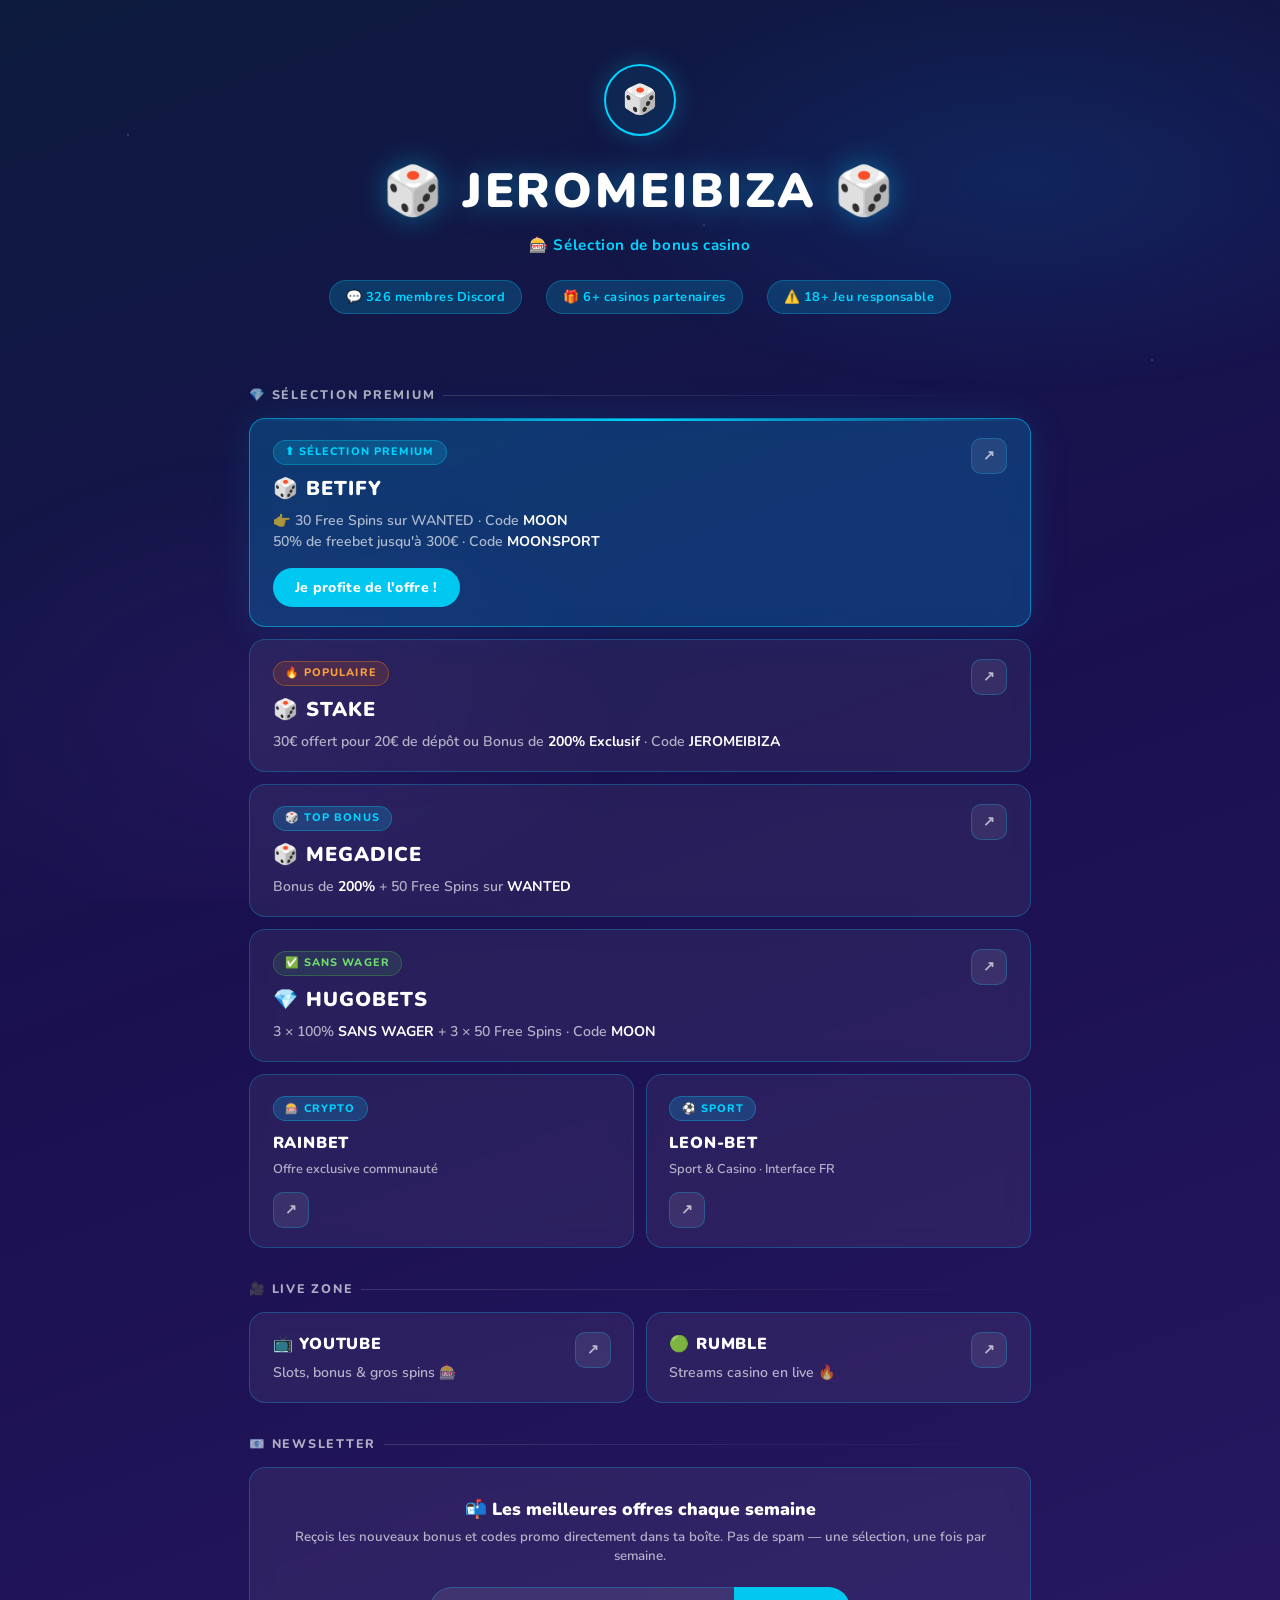
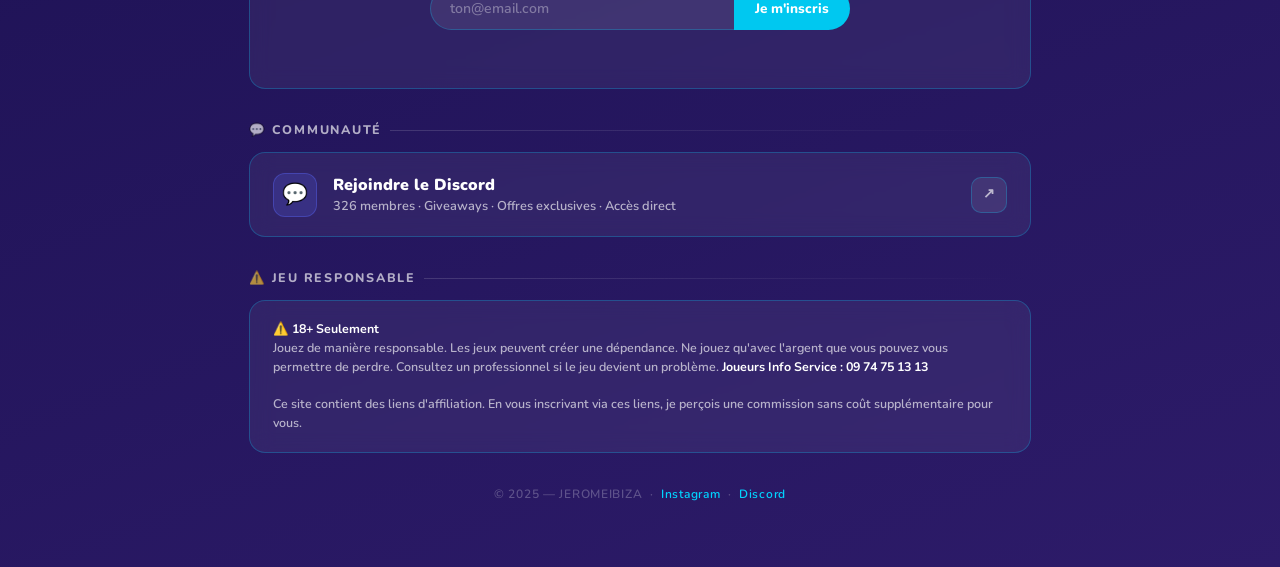
==== index.html @ 0ca3a03c "Add files via upload" ====
<!DOCTYPE html>
<html lang="fr">
<head>
<meta charset="UTF-8">
<meta name="viewport" content="width=device-width, initial-scale=1.0">
<meta name="description" content="JérômeIbiza — Bonus casino exclusifs, codes promo et communauté de joueurs. Sélection premium des meilleures offres du moment.">
<title>JEROMEIBIZA — Bonus & Offres Casino Exclusifs</title>
<link rel="preconnect" href="https://fonts.googleapis.com">
<link href="https://fonts.googleapis.com/css2?family=Nunito:wght@400;600;700;800;900&display=swap" rel="stylesheet">
<style>
  :root {
    --cyan: #00D4FF;
    --cyan2: #00AADD;
    --purple: #7B5EA7;
    --bg-top: #0D1B3E;
    --bg-mid: #1A1050;
    --bg-bot: #2D1B69;
    --card-bg: rgba(255,255,255,0.06);
    --card-border: rgba(0,212,255,0.25);
    --card-hover: rgba(255,255,255,0.1);
    --text: #FFFFFF;
    --text-muted: rgba(255,255,255,0.65);
    --btn-cyan: #00C8F0;
    --btn-cyan-hover: #00E5FF;
    --badge-bg: rgba(0,212,255,0.18);
    --premium-bg: rgba(0,180,255,0.22);
  }

  * { margin: 0; padding: 0; box-sizing: border-box; }
  html { scroll-behavior: smooth; }

  body {
    background: linear-gradient(160deg, var(--bg-top) 0%, var(--bg-mid) 40%, var(--bg-bot) 100%);
    min-height: 100vh;
    color: var(--text);
    font-family: 'Nunito', sans-serif;
    font-weight: 600;
    line-height: 1.5;
    overflow-x: hidden;
  }

  body::before {
    content: '';
    position: fixed;
    inset: 0;
    background-image:
      radial-gradient(1px 1px at 10% 15%, rgba(255,255,255,0.5) 0%, transparent 100%),
      radial-gradient(1px 1px at 30% 60%, rgba(255,255,255,0.3) 0%, transparent 100%),
      radial-gradient(1px 1px at 55% 25%, rgba(255,255,255,0.4) 0%, transparent 100%),
      radial-gradient(1px 1px at 75% 80%, rgba(255,255,255,0.3) 0%, transparent 100%),
      radial-gradient(1px 1px at 90% 40%, rgba(255,255,255,0.5) 0%, transparent 100%),
      radial-gradient(1.5px 1.5px at 20% 90%, rgba(255,255,255,0.25) 0%, transparent 100%),
      radial-gradient(1px 1px at 65% 55%, rgba(255,255,255,0.3) 0%, transparent 100%),
      radial-gradient(1px 1px at 45% 75%, rgba(255,255,255,0.2) 0%, transparent 100%);
    pointer-events: none;
    z-index: 0;
  }

  body::after {
    content: '';
    position: fixed;
    inset: 0;
    background:
      radial-gradient(ellipse 60% 40% at 80% 20%, rgba(0,150,255,0.12) 0%, transparent 60%),
      radial-gradient(ellipse 50% 50% at 20% 80%, rgba(120,60,200,0.1) 0%, transparent 60%);
    pointer-events: none;
    z-index: 0;
  }

  .wrap {
    position: relative;
    z-index: 1;
    max-width: 820px;
    margin: 0 auto;
    padding: 2rem 1.2rem 4rem;
  }

  .header {
    text-align: center;
    padding: 2rem 0 2.5rem;
    animation: fadeDown 0.7s ease both;
  }

  .header-icon {
    width: 72px;
    height: 72px;
    border: 2px solid var(--cyan);
    border-radius: 50%;
    display: flex;
    align-items: center;
    justify-content: center;
    margin: 0 auto 1.2rem;
    background: rgba(0,212,255,0.08);
    box-shadow: 0 0 24px rgba(0,212,255,0.25);
    font-size: 1.8rem;
  }

  .header h1 {
    font-size: clamp(2rem, 7vw, 3rem);
    font-weight: 900;
    letter-spacing: 0.06em;
    text-transform: uppercase;
    color: #fff;
    text-shadow: 0 0 30px rgba(0,212,255,0.4);
  }

  .header-sub {
    font-size: 0.95rem;
    color: var(--cyan);
    margin-top: 0.4rem;
    font-weight: 700;
    letter-spacing: 0.04em;
  }

  .stats-row {
    display: flex;
    justify-content: center;
    gap: 1.5rem;
    margin-top: 1.5rem;
    flex-wrap: wrap;
    animation: fadeDown 0.7s 0.1s ease both;
  }

  .stat-pill {
    background: var(--badge-bg);
    border: 1px solid var(--card-border);
    border-radius: 999px;
    padding: 0.4rem 1rem;
    font-size: 0.8rem;
    font-weight: 700;
    color: var(--cyan);
    letter-spacing: 0.04em;
  }

  .section-label {
    display: flex;
    align-items: center;
    gap: 0.5rem;
    font-size: 0.78rem;
    font-weight: 800;
    letter-spacing: 0.14em;
    text-transform: uppercase;
    color: var(--text-muted);
    margin: 2rem 0 0.8rem;
  }

  .section-label::after {
    content: '';
    flex: 1;
    height: 1px;
    background: linear-gradient(90deg, rgba(255,255,255,0.15), transparent);
  }

  .card {
    background: var(--card-bg);
    border: 1px solid var(--card-border);
    border-radius: 16px;
    padding: 1.2rem 1.4rem;
    margin-bottom: 0.75rem;
    backdrop-filter: blur(10px);
    transition: background 0.2s, transform 0.15s, box-shadow 0.2s;
    position: relative;
    overflow: hidden;
    animation: fadeUp 0.5s ease both;
  }

  .card:hover {
    background: var(--card-hover);
    transform: translateY(-2px);
    box-shadow: 0 8px 32px rgba(0,0,0,0.3), 0 0 0 1px rgba(0,212,255,0.3);
  }

  .card.premium {
    background: var(--premium-bg);
    border-color: rgba(0,212,255,0.5);
    box-shadow: 0 0 40px rgba(0,180,255,0.12);
  }

  .card.premium::before {
    content: '';
    position: absolute;
    top: 0; left: 0; right: 0;
    height: 2px;
    background: linear-gradient(90deg, transparent, var(--cyan), transparent);
  }

  .card-top {
    display: flex;
    align-items: flex-start;
    justify-content: space-between;
    gap: 1rem;
  }

  .card-left { flex: 1; }

  .badge {
    display: inline-flex;
    align-items: center;
    gap: 0.3rem;
    background: var(--badge-bg);
    border: 1px solid rgba(0,212,255,0.3);
    border-radius: 999px;
    padding: 0.2rem 0.7rem;
    font-size: 0.68rem;
    font-weight: 800;
    letter-spacing: 0.1em;
    text-transform: uppercase;
    color: var(--cyan);
    margin-bottom: 0.6rem;
  }

  .badge.hot { background: rgba(255,100,0,0.15); border-color: rgba(255,140,0,0.35); color: #FFA040; }
  .badge.nowager { background: rgba(80,200,80,0.12); border-color: rgba(80,200,80,0.3); color: #70DD70; }

  .card-name {
    font-size: 1.25rem;
    font-weight: 900;
    text-transform: uppercase;
    letter-spacing: 0.05em;
    color: #fff;
    display: flex;
    align-items: center;
    gap: 0.4rem;
  }

  .card-desc {
    font-size: 0.88rem;
    color: var(--text-muted);
    margin-top: 0.35rem;
    font-weight: 600;
  }

  .card-desc strong { color: #fff; }

  .ext-btn {
    width: 36px;
    height: 36px;
    border: 1px solid var(--card-border);
    border-radius: 10px;
    background: rgba(255,255,255,0.08);
    display: flex;
    align-items: center;
    justify-content: center;
    color: var(--text-muted);
    text-decoration: none;
    font-size: 0.85rem;
    flex-shrink: 0;
    transition: background 0.2s, color 0.2s, border-color 0.2s;
  }

  .ext-btn:hover { background: var(--cyan); color: #000; border-color: var(--cyan); }

  .btn-cta {
    display: inline-block;
    margin-top: 1rem;
    background: var(--btn-cyan);
    color: #fff;
    border: none;
    border-radius: 999px;
    padding: 0.55rem 1.4rem;
    font-family: 'Nunito', sans-serif;
    font-size: 0.88rem;
    font-weight: 800;
    text-decoration: none;
    cursor: pointer;
    transition: background 0.2s, transform 0.15s;
    letter-spacing: 0.02em;
  }

  .btn-cta:hover { background: var(--btn-cyan-hover); transform: translateY(-1px); }

  .grid2 {
    display: grid;
    grid-template-columns: 1fr 1fr;
    gap: 0.75rem;
    margin-bottom: 0.75rem;
  }

  @media (max-width: 480px) { .grid2 { grid-template-columns: 1fr; } }

  .discord-card {
    display: flex;
    align-items: center;
    gap: 1rem;
  }

  .discord-icon {
    width: 44px; height: 44px;
    background: rgba(88,101,242,0.2);
    border: 1px solid rgba(88,101,242,0.4);
    border-radius: 12px;
    display: flex; align-items: center; justify-content: center;
    font-size: 1.3rem; flex-shrink: 0;
  }

  .discord-text .title { font-size: 1rem; font-weight: 900; color: #fff; }
  .discord-text .sub { font-size: 0.8rem; color: var(--text-muted); font-weight: 600; }

  .newsletter-card {
    text-align: center;
    padding: 1.8rem 1.4rem;
  }

  .newsletter-card h3 {
    font-size: 1.1rem;
    font-weight: 900;
    color: #fff;
    margin-bottom: 0.3rem;
  }

  .newsletter-card p {
    font-size: 0.83rem;
    color: var(--text-muted);
    margin-bottom: 1.2rem;
  }

  .email-row {
    display: flex;
    gap: 0;
    max-width: 420px;
    margin: 0 auto;
  }

  .email-input {
    flex: 1;
    background: rgba(255,255,255,0.08);
    border: 1px solid var(--card-border);
    border-right: none;
    border-radius: 999px 0 0 999px;
    color: #fff;
    padding: 0.7rem 1.2rem;
    font-family: 'Nunito', sans-serif;
    font-size: 0.88rem;
    font-weight: 600;
    outline: none;
  }

  .email-input::placeholder { color: rgba(255,255,255,0.35); }
  .email-input:focus { border-color: var(--cyan); }

  .email-submit {
    background: var(--btn-cyan);
    color: #fff;
    border: none;
    border-radius: 0 999px 999px 0;
    padding: 0.7rem 1.3rem;
    font-family: 'Nunito', sans-serif;
    font-size: 0.85rem;
    font-weight: 800;
    cursor: pointer;
    transition: background 0.2s;
    white-space: nowrap;
  }

  .email-submit:hover { background: var(--btn-cyan-hover); }

  .legal-card { font-size: 0.78rem; color: var(--text-muted); font-weight: 600; }
  .legal-card strong { color: #fff; }

  .footer {
    text-align: center;
    margin-top: 2rem;
    font-size: 0.75rem;
    color: rgba(255,255,255,0.25);
    font-weight: 600;
    letter-spacing: 0.06em;
  }

  .footer a { color: var(--cyan); text-decoration: none; }

  @keyframes fadeDown {
    from { opacity: 0; transform: translateY(-16px); }
    to { opacity: 1; transform: translateY(0); }
  }

  @keyframes fadeUp {
    from { opacity: 0; transform: translateY(16px); }
    to { opacity: 1; transform: translateY(0); }
  }

  .card:nth-child(1) { animation-delay: 0.05s; }
  .card:nth-child(2) { animation-delay: 0.1s; }
  .card:nth-child(3) { animation-delay: 0.15s; }
  .card:nth-child(4) { animation-delay: 0.2s; }
  .card:nth-child(5) { animation-delay: 0.25s; }
</style>
</head>
<body>
<div class="wrap">

  <!-- HEADER -->
  <div class="header">
    <div class="header-icon">🎲</div>
    <h1>🎲 JEROMEIBIZA 🎲</h1>
    <div class="header-sub">🎰 Sélection de bonus casino</div>
    <div class="stats-row">
      <span class="stat-pill">💬 326 membres Discord</span>
      <span class="stat-pill">🎁 6+ casinos partenaires</span>
      <span class="stat-pill">⚠️ 18+ Jeu responsable</span>
    </div>
  </div>

  <!-- OFFRES -->
  <div class="section-label">💎 Sélection premium</div>

  <!-- BETIFY - PREMIUM -->
  <div class="card premium">
    <div class="card-top">
      <div class="card-left">
        <div class="badge">⬆ Sélection Premium</div>
        <div class="card-name">🎲 BETIFY</div>
        <div class="card-desc">👉 30 Free Spins sur WANTED · Code <strong>MOON</strong><br>50% de freebet jusqu'à 300€ · Code <strong>MOONSPORT</strong></div>
        <a href="https://record.betify.partners/_3zudlUxeY0vqaEn2LeVpkWNd7ZgqdRLk/10/" class="btn-cta" target="_blank">Je profite de l'offre !</a>
      </div>
      <a href="https://record.betify.partners/_3zudlUxeY0vqaEn2LeVpkWNd7ZgqdRLk/10/" class="ext-btn" target="_blank">↗</a>
    </div>
  </div>

  <!-- STAKE -->
  <div class="card">
    <div class="card-top">
      <div class="card-left">
        <div class="badge hot">🔥 Populaire</div>
        <div class="card-name">🎲 STAKE</div>
        <div class="card-desc">30€ offert pour 20€ de dépôt ou Bonus de <strong>200% Exclusif</strong> · Code <strong>JEROMEIBIZA</strong></div>
      </div>
      <a href="https://discord.gg/DPXxEEev4" class="ext-btn" target="_blank">↗</a>
    </div>
  </div>

  <!-- MEGADICE -->
  <div class="card">
    <div class="card-top">
      <div class="card-left">
        <div class="badge">🎲 Top Bonus</div>
        <div class="card-name">🎲 MEGADICE</div>
        <div class="card-desc">Bonus de <strong>200%</strong> + 50 Free Spins sur <strong>WANTED</strong></div>
      </div>
      <a href="https://record.discasinoaffiliates.com/_au23hP5uLuZmcN_rcTxTOGNd7ZgqdRLk/1/" class="ext-btn" target="_blank">↗</a>
    </div>
  </div>

  <!-- HUGOBETS -->
  <div class="card">
    <div class="card-top">
      <div class="card-left">
        <div class="badge nowager">✅ Sans Wager</div>
        <div class="card-name">💎 HUGOBETS</div>
        <div class="card-desc">3 × 100% <strong>SANS WAGER</strong> + 3 × 50 Free Spins · Code <strong>MOON</strong></div>
      </div>
      <a href="https://partners.hbetpartners.com/geo/3/f44f3756-c085-11f0-9226-f6136488bd8f/2" class="ext-btn" target="_blank">↗</a>
    </div>
  </div>

  <!-- RAINBET + LEON -->
  <div class="grid2">
    <div class="card" style="margin-bottom:0">
      <div class="badge">🎰 Crypto</div>
      <div class="card-name" style="font-size:1rem">RAINBET</div>
      <div class="card-desc" style="font-size:0.8rem">Offre exclusive communauté</div>
      <a href="https://discord.gg/DPXxEEev4" class="ext-btn" style="margin-top:0.8rem" target="_blank">↗</a>
    </div>
    <div class="card" style="margin-bottom:0">
      <div class="badge">⚽ Sport</div>
      <div class="card-name" style="font-size:1rem">LEON-BET</div>
      <div class="card-desc" style="font-size:0.8rem">Sport & Casino · Interface FR</div>
      <a href="https://discord.gg/DPXxEEev4" class="ext-btn" style="margin-top:0.8rem" target="_blank">↗</a>
    </div>
  </div>

  <!-- LIVE ZONE -->
  <div class="section-label">🎥 Live Zone</div>

  <div class="grid2">
    <a href="https://www.youtube.com/@jeromeibizalive" class="card" style="margin-bottom:0; text-decoration:none; color:inherit; display:block;" target="_blank">
      <div class="card-top">
        <div class="card-left">
          <div class="card-name" style="font-size:1rem">📺 YouTube</div>
          <div class="card-desc">Slots, bonus & gros spins 🎰</div>
        </div>
        <div class="ext-btn">↗</div>
      </div>
    </a>
    <a href="https://rumble.com" class="card" style="margin-bottom:0; text-decoration:none; color:inherit; display:block;" target="_blank">
      <div class="card-top">
        <div class="card-left">
          <div class="card-name" style="font-size:1rem">🟢 Rumble</div>
          <div class="card-desc">Streams casino en live 🔥</div>
        </div>
        <div class="ext-btn">↗</div>
      </div>
    </a>
  </div>

  <!-- NEWSLETTER -->
  <div class="section-label">📧 Newsletter</div>
  <div class="card newsletter-card">
    <h3>📬 Les meilleures offres chaque semaine</h3>
    <p>Reçois les nouveaux bonus et codes promo directement dans ta boîte. Pas de spam — une sélection, une fois par semaine.</p>
    <div class="email-row">
      <input type="email" class="email-input" placeholder="ton@email.com" id="emailInput" />
      <button class="email-submit" id="emailBtn" onclick="handleSubscribe()">Je m'inscris</button>
    </div>
    <div id="emailMsg" style="margin-top:0.8rem;font-size:0.85rem;min-height:1.2em;"></div>
  </div>

  <!-- DISCORD -->
  <div class="section-label">💬 Communauté</div>
  <a href="https://discord.gg/DPXxEEev4" class="card" style="text-decoration:none;display:block;" target="_blank">
    <div class="discord-card">
      <div class="discord-icon">💬</div>
      <div class="discord-text">
        <div class="title">Rejoindre le Discord</div>
        <div class="sub">326 membres · Giveaways · Offres exclusives · Accès direct</div>
      </div>
      <div class="ext-btn" style="margin-left:auto">↗</div>
    </div>
  </a>

  <!-- LEGAL -->
  <div class="section-label">⚠️ Jeu responsable</div>
  <div class="card legal-card">
    <strong>⚠️ 18+ Seulement</strong><br>
    Jouez de manière responsable. Les jeux peuvent créer une dépendance. Ne jouez qu'avec l'argent que vous pouvez vous permettre de perdre. Consultez un professionnel si le jeu devient un problème. <strong>Joueurs Info Service : 09 74 75 13 13</strong><br><br>
    Ce site contient des liens d'affiliation. En vous inscrivant via ces liens, je perçois une commission sans coût supplémentaire pour vous.
  </div>

  <div class="footer">© 2025 — JEROMEIBIZA &nbsp;·&nbsp; <a href="https://www.instagram.com/jeromeibizaslots/" target="_blank">Instagram</a> &nbsp;·&nbsp; <a href="https://discord.gg/DPXxEEev4" target="_blank">Discord</a></div>

</div>

<script>
async function handleSubscribe() {
  const input = document.getElementById('emailInput');
  const btn = document.getElementById('emailBtn');
  const msg = document.getElementById('emailMsg');
  const email = input.value.trim();

  if (!email || !email.includes('@')) {
    input.style.borderColor = '#FF5050';
    setTimeout(() => input.style.borderColor = '', 1500);
    return;
  }

  btn.textContent = '...';
  btn.disabled = true;

  const formData = new FormData();
  formData.append('email', email);
  formData.append('name', '');
  formData.append('l', 'b7282243-4683-4eaf-8eab-2c8e0514a4bb');
  formData.append('nonce', '');

  try {
    const res = await fetch('https://listmonk-ytei.onrender.com/subscription/form', {
      method: 'POST',
      body: formData
    });

    if (res.ok) {
      btn.textContent = '✓ Inscrit !';
      btn.style.background = '#3aaa5c';
      msg.style.color = '#70DD70';
      msg.textContent = '📬 Vérifie ta boîte mail pour confirmer ton inscription !';
      input.value = '';
      setTimeout(() => {
        btn.textContent = "Je m'inscris";
        btn.style.background = '';
        btn.disabled = false;
        msg.textContent = '';
      }, 5000);
    } else {
      throw new Error('Erreur serveur');
    }
  } catch(e) {
    btn.textContent = "Je m'inscris";
    btn.disabled = false;
    msg.style.color = '#FF7070';
    msg.textContent = '❌ Une erreur est survenue, réessaie.';
  }
}

document.getElementById('emailInput').addEventListener('keydown', e => {
  if (e.key === 'Enter') handleSubscribe();
});
</script>
</body>
</html>
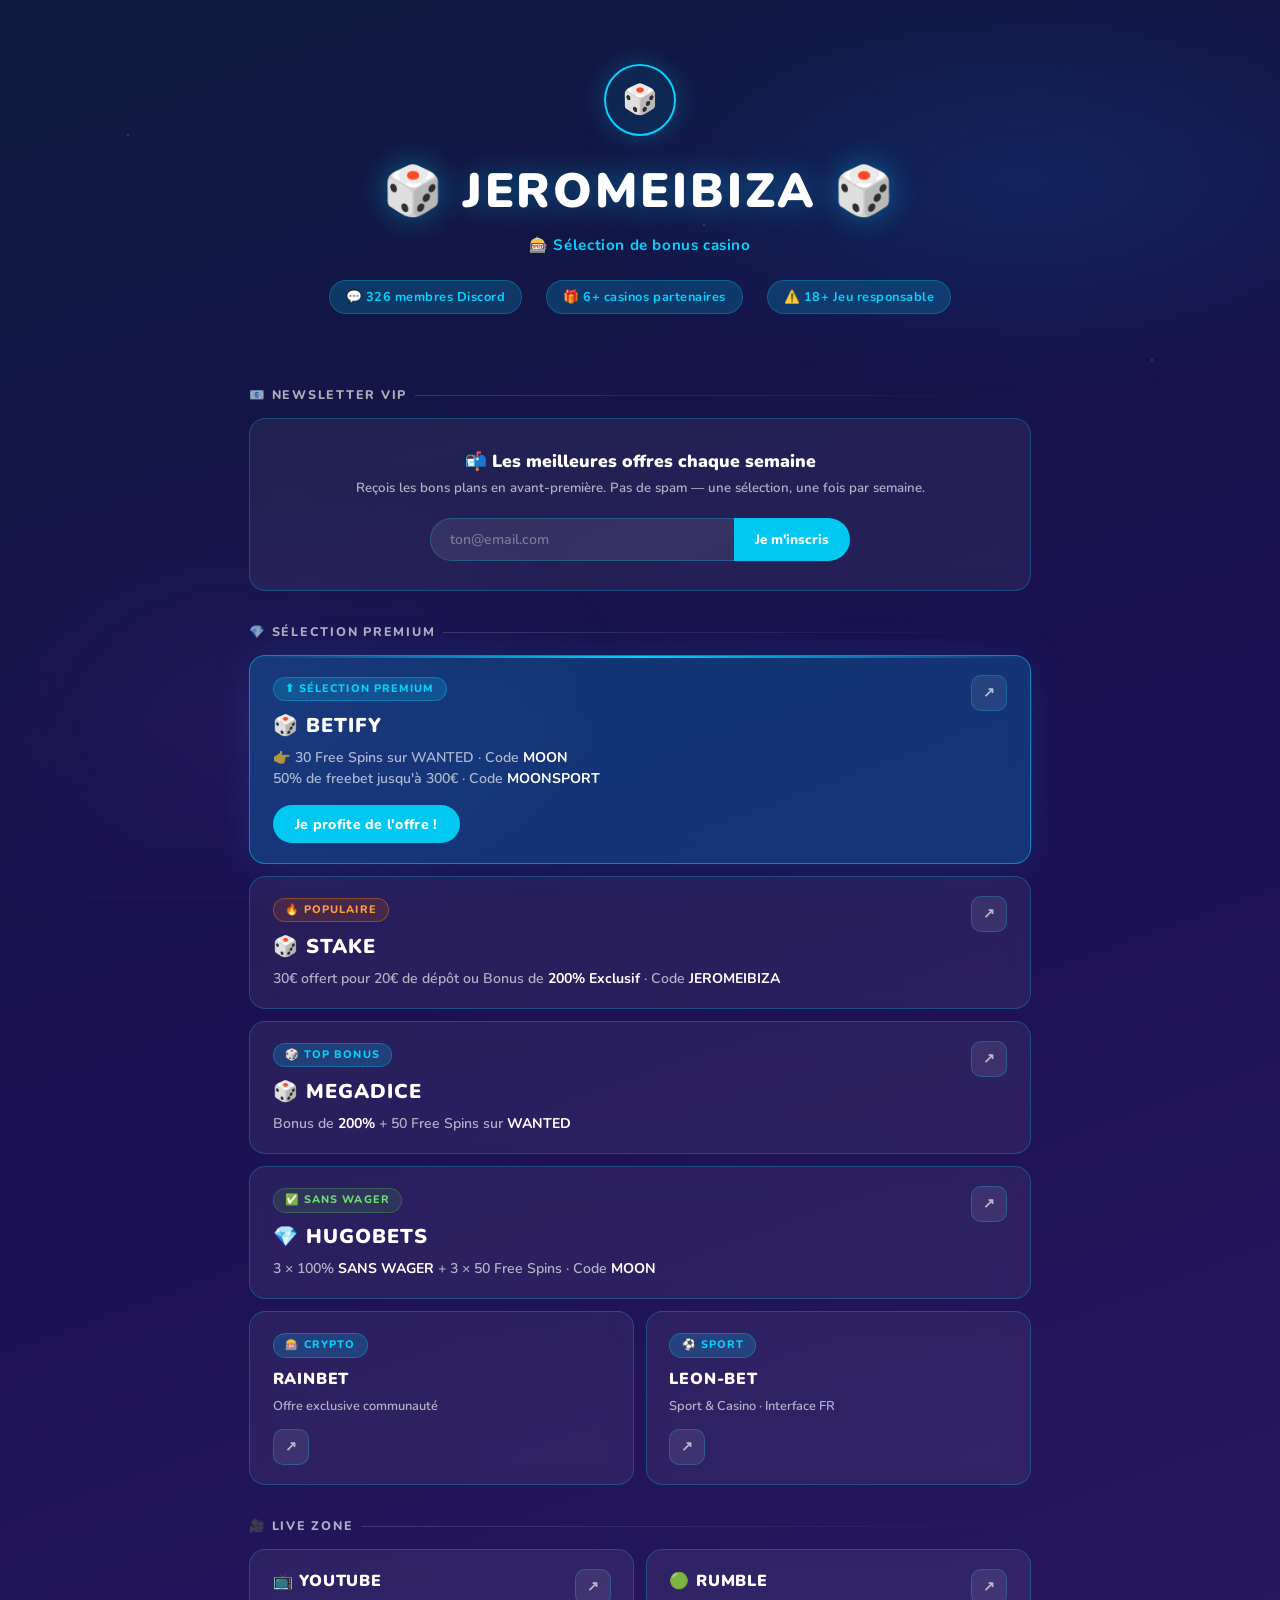
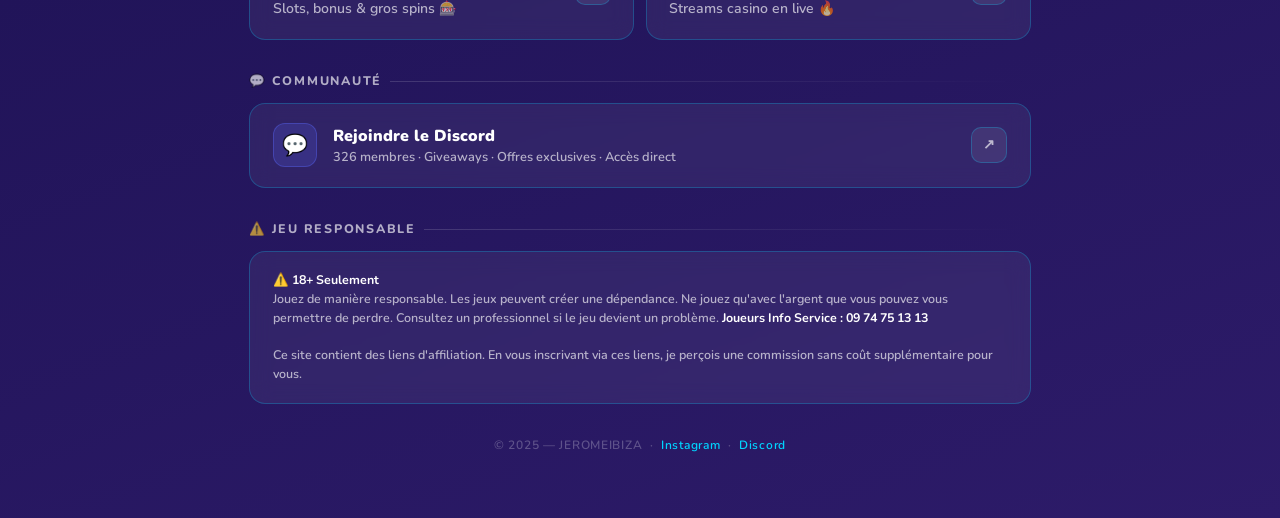
==== commit 60527bd5: "Add files via upload" ====
--- a/index.html
+++ b/index.html
@@ -82,13 +82,10 @@
   }
 
   .header-icon {
-    width: 72px;
-    height: 72px;
+    width: 72px; height: 72px;
     border: 2px solid var(--cyan);
     border-radius: 50%;
-    display: flex;
-    align-items: center;
-    justify-content: center;
+    display: flex; align-items: center; justify-content: center;
     margin: 0 auto 1.2rem;
     background: rgba(0,212,255,0.08);
     box-shadow: 0 0 24px rgba(0,212,255,0.25);
@@ -233,14 +230,11 @@
   .card-desc strong { color: #fff; }
 
   .ext-btn {
-    width: 36px;
-    height: 36px;
+    width: 36px; height: 36px;
     border: 1px solid var(--card-border);
     border-radius: 10px;
     background: rgba(255,255,255,0.08);
-    display: flex;
-    align-items: center;
-    justify-content: center;
+    display: flex; align-items: center; justify-content: center;
     color: var(--text-muted);
     text-decoration: none;
     font-size: 0.85rem;
@@ -296,6 +290,7 @@
   .discord-text .title { font-size: 1rem; font-weight: 900; color: #fff; }
   .discord-text .sub { font-size: 0.8rem; color: var(--text-muted); font-weight: 600; }
 
+  /* NEWSLETTER */
   .newsletter-card {
     text-align: center;
     padding: 1.8rem 1.4rem;
@@ -400,6 +395,17 @@
     </div>
   </div>
 
+  <!-- NEWSLETTER -->
+  <div class="section-label">📧 Newsletter VIP</div>
+  <div class="card newsletter-card">
+    <h3>📬 Les meilleures offres chaque semaine</h3>
+    <p>Reçois les bons plans en avant-première. Pas de spam — une sélection, une fois par semaine.</p>
+    <div class="email-row">
+      <input type="email" class="email-input" placeholder="ton@email.com" id="emailInput" />
+      <button class="email-submit" id="emailBtn" onclick="goSubscribe()">Je m'inscris</button>
+    </div>
+  </div>
+
   <!-- OFFRES -->
   <div class="section-label">💎 Sélection premium</div>
 
@@ -492,18 +498,6 @@
     </a>
   </div>
 
-  <!-- NEWSLETTER -->
-  <div class="section-label">📧 Newsletter</div>
-  <div class="card newsletter-card">
-    <h3>📬 Les meilleures offres chaque semaine</h3>
-    <p>Reçois les nouveaux bonus et codes promo directement dans ta boîte. Pas de spam — une sélection, une fois par semaine.</p>
-    <div class="email-row">
-      <input type="email" class="email-input" placeholder="ton@email.com" id="emailInput" />
-      <button class="email-submit" id="emailBtn" onclick="handleSubscribe()">Je m'inscris</button>
-    </div>
-    <div id="emailMsg" style="margin-top:0.8rem;font-size:0.85rem;min-height:1.2em;"></div>
-  </div>
-
   <!-- DISCORD -->
   <div class="section-label">💬 Communauté</div>
   <a href="https://discord.gg/DPXxEEev4" class="card" style="text-decoration:none;display:block;" target="_blank">
@@ -530,58 +524,19 @@
 </div>
 
 <script>
-async function handleSubscribe() {
+function goSubscribe() {
   const input = document.getElementById('emailInput');
-  const btn = document.getElementById('emailBtn');
-  const msg = document.getElementById('emailMsg');
   const email = input.value.trim();
-
   if (!email || !email.includes('@')) {
     input.style.borderColor = '#FF5050';
     setTimeout(() => input.style.borderColor = '', 1500);
     return;
   }
-
-  btn.textContent = '...';
-  btn.disabled = true;
-
-  const formData = new FormData();
-  formData.append('email', email);
-  formData.append('name', '');
-  formData.append('l', 'b7282243-4683-4eaf-8eab-2c8e0514a4bb');
-  formData.append('nonce', '');
-
-  try {
-    const res = await fetch('https://listmonk-ytei.onrender.com/subscription/form', {
-      method: 'POST',
-      body: formData
-    });
-
-    if (res.ok) {
-      btn.textContent = '✓ Inscrit !';
-      btn.style.background = '#3aaa5c';
-      msg.style.color = '#70DD70';
-      msg.textContent = '📬 Vérifie ta boîte mail pour confirmer ton inscription !';
-      input.value = '';
-      setTimeout(() => {
-        btn.textContent = "Je m'inscris";
-        btn.style.background = '';
-        btn.disabled = false;
-        msg.textContent = '';
-      }, 5000);
-    } else {
-      throw new Error('Erreur serveur');
-    }
-  } catch(e) {
-    btn.textContent = "Je m'inscris";
-    btn.disabled = false;
-    msg.style.color = '#FF7070';
-    msg.textContent = '❌ Une erreur est survenue, réessaie.';
-  }
+  window.location.href = 'https://listmonk-ytei.onrender.com/subscription/form?email=' + encodeURIComponent(email);
 }
 
 document.getElementById('emailInput').addEventListener('keydown', e => {
-  if (e.key === 'Enter') handleSubscribe();
+  if (e.key === 'Enter') goSubscribe();
 });
 </script>
 </body>
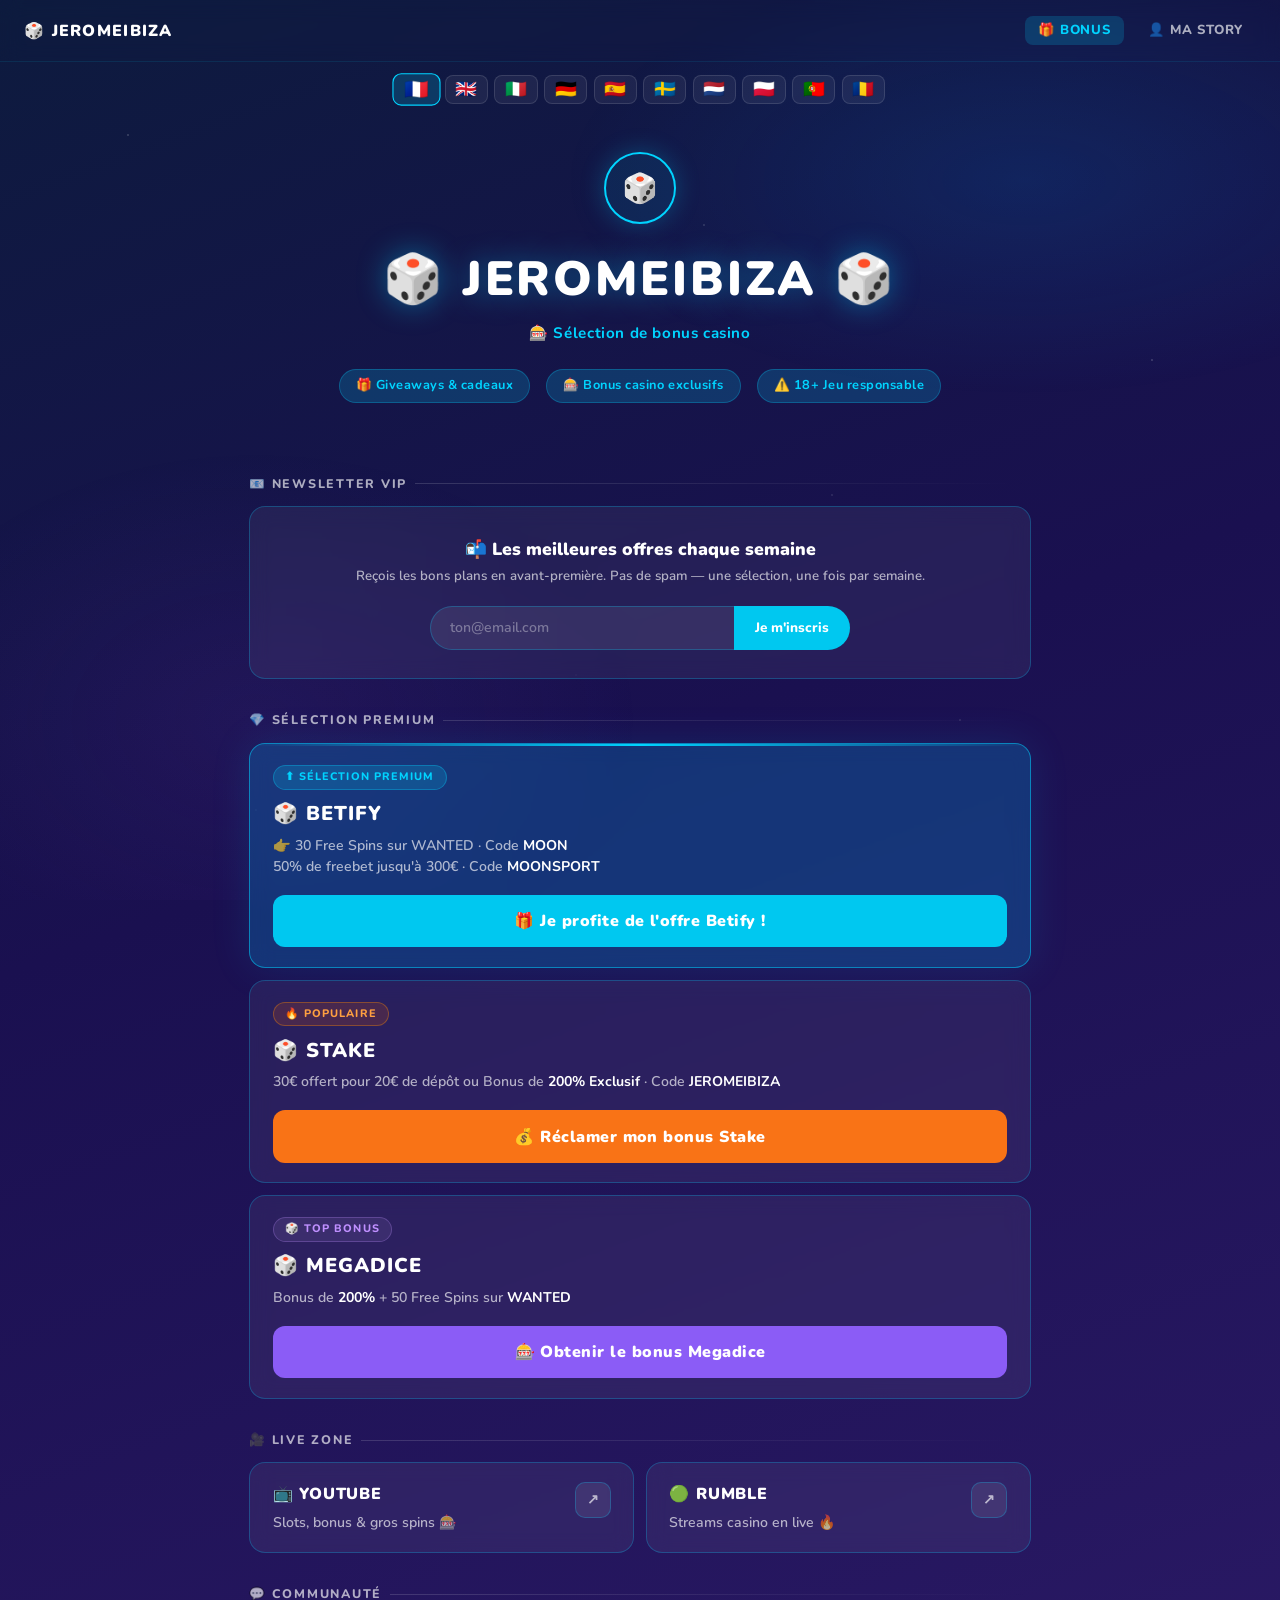
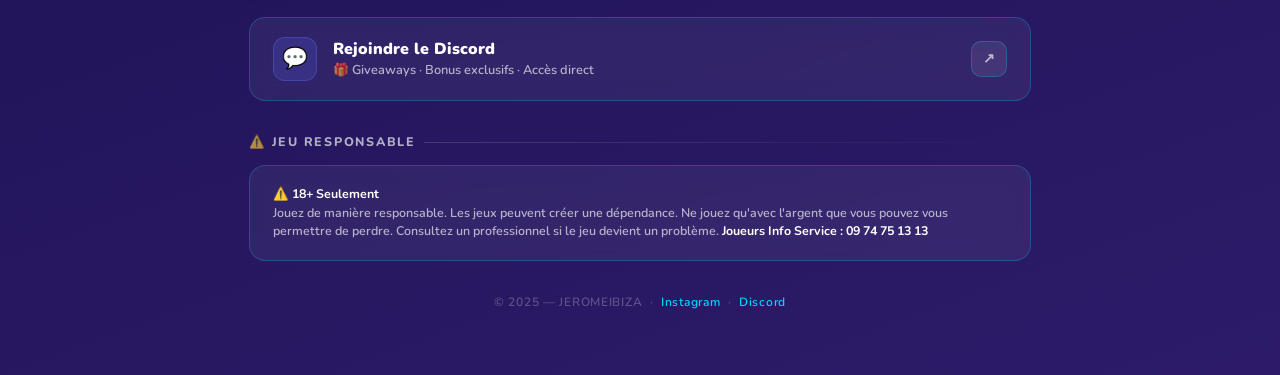
==== commit 017e9a59: "Add files via upload" ====
--- a/index.html
+++ b/index.html
@@ -3,7 +3,7 @@
 <head>
 <meta charset="UTF-8">
 <meta name="viewport" content="width=device-width, initial-scale=1.0">
-<meta name="description" content="JérômeIbiza — Bonus casino exclusifs, codes promo et communauté de joueurs. Sélection premium des meilleures offres du moment.">
+<meta name="description" content="JérômeIbiza — Bonus casino exclusifs, codes promo et communauté de joueurs.">
 <title>JEROMEIBIZA — Bonus & Offres Casino Exclusifs</title>
 <link rel="preconnect" href="https://fonts.googleapis.com">
 <link href="https://fonts.googleapis.com/css2?family=Nunito:wght@400;600;700;800;900&display=swap" rel="stylesheet">
@@ -67,17 +67,42 @@
     z-index: 0;
   }
 
+  /* LANG SWITCHER */
+  .lang-bar {
+    position: relative;
+    z-index: 10;
+    display: flex;
+    justify-content: center;
+    flex-wrap: wrap;
+    gap: 0.4rem;
+    padding: 0.8rem 1.2rem 0;
+  }
+
+  .lang-btn {
+    background: rgba(255,255,255,0.06);
+    border: 1px solid rgba(255,255,255,0.12);
+    border-radius: 8px;
+    padding: 0.3rem 0.6rem;
+    font-size: 1.1rem;
+    cursor: pointer;
+    transition: background 0.2s, border-color 0.2s, transform 0.1s;
+    line-height: 1;
+  }
+
+  .lang-btn:hover { background: rgba(255,255,255,0.14); border-color: var(--cyan); }
+  .lang-btn.active { background: rgba(0,212,255,0.18); border-color: var(--cyan); transform: scale(1.12); }
+
   .wrap {
     position: relative;
     z-index: 1;
     max-width: 820px;
     margin: 0 auto;
-    padding: 2rem 1.2rem 4rem;
+    padding: 1.5rem 1.2rem 4rem;
   }
 
   .header {
     text-align: center;
-    padding: 2rem 0 2.5rem;
+    padding: 1.5rem 0 2.5rem;
     animation: fadeDown 0.7s ease both;
   }
 
@@ -112,7 +137,7 @@
   .stats-row {
     display: flex;
     justify-content: center;
-    gap: 1.5rem;
+    gap: 1rem;
     margin-top: 1.5rem;
     flex-wrap: wrap;
     animation: fadeDown 0.7s 0.1s ease both;
@@ -208,6 +233,7 @@
 
   .badge.hot { background: rgba(255,100,0,0.15); border-color: rgba(255,140,0,0.35); color: #FFA040; }
   .badge.nowager { background: rgba(80,200,80,0.12); border-color: rgba(80,200,80,0.3); color: #70DD70; }
+  .badge.purple { background: rgba(123,94,167,0.2); border-color: rgba(160,120,220,0.35); color: #C090FF; }
 
   .card-name {
     font-size: 1.25rem;
@@ -245,23 +271,35 @@
   .ext-btn:hover { background: var(--cyan); color: #000; border-color: var(--cyan); }
 
   .btn-cta {
-    display: inline-block;
-    margin-top: 1rem;
+    display: block;
+    width: 100%;
+    margin-top: 1.1rem;
     background: var(--btn-cyan);
     color: #fff;
     border: none;
-    border-radius: 999px;
-    padding: 0.55rem 1.4rem;
+    border-radius: 12px;
+    padding: 0.9rem 1.4rem;
     font-family: 'Nunito', sans-serif;
-    font-size: 0.88rem;
-    font-weight: 800;
+    font-size: 1rem;
+    font-weight: 900;
     text-decoration: none;
     cursor: pointer;
-    transition: background 0.2s, transform 0.15s;
-    letter-spacing: 0.02em;
-  }
-
-  .btn-cta:hover { background: var(--btn-cyan-hover); transform: translateY(-1px); }
+    transition: background 0.2s, transform 0.15s, box-shadow 0.2s;
+    letter-spacing: 0.03em;
+    text-align: center;
+  }
+
+  .btn-cta:hover {
+    background: var(--btn-cyan-hover);
+    transform: translateY(-2px);
+    box-shadow: 0 6px 24px rgba(0,212,255,0.35);
+  }
+
+  .btn-cta:active { transform: translateY(0); }
+  .btn-cta.orange { background: #F97316; }
+  .btn-cta.orange:hover { background: #FB923C; box-shadow: 0 6px 24px rgba(249,115,22,0.35); }
+  .btn-cta.purple { background: #8B5CF6; }
+  .btn-cta.purple:hover { background: #A78BFA; box-shadow: 0 6px 24px rgba(139,92,246,0.35); }
 
   .grid2 {
     display: grid;
@@ -272,11 +310,7 @@
 
   @media (max-width: 480px) { .grid2 { grid-template-columns: 1fr; } }
 
-  .discord-card {
-    display: flex;
-    align-items: center;
-    gap: 1rem;
-  }
+  .discord-card { display: flex; align-items: center; gap: 1rem; }
 
   .discord-icon {
     width: 44px; height: 44px;
@@ -290,31 +324,11 @@
   .discord-text .title { font-size: 1rem; font-weight: 900; color: #fff; }
   .discord-text .sub { font-size: 0.8rem; color: var(--text-muted); font-weight: 600; }
 
-  /* NEWSLETTER */
-  .newsletter-card {
-    text-align: center;
-    padding: 1.8rem 1.4rem;
-  }
-
-  .newsletter-card h3 {
-    font-size: 1.1rem;
-    font-weight: 900;
-    color: #fff;
-    margin-bottom: 0.3rem;
-  }
-
-  .newsletter-card p {
-    font-size: 0.83rem;
-    color: var(--text-muted);
-    margin-bottom: 1.2rem;
-  }
-
-  .email-row {
-    display: flex;
-    gap: 0;
-    max-width: 420px;
-    margin: 0 auto;
-  }
+  .newsletter-card { text-align: center; padding: 1.8rem 1.4rem; }
+  .newsletter-card h3 { font-size: 1.1rem; font-weight: 900; color: #fff; margin-bottom: 0.3rem; }
+  .newsletter-card p { font-size: 0.83rem; color: var(--text-muted); margin-bottom: 1.2rem; }
+
+  .email-row { display: flex; gap: 0; max-width: 420px; margin: 0 auto; }
 
   .email-input {
     flex: 1;
@@ -377,121 +391,110 @@
   .card:nth-child(2) { animation-delay: 0.1s; }
   .card:nth-child(3) { animation-delay: 0.15s; }
   .card:nth-child(4) { animation-delay: 0.2s; }
-  .card:nth-child(5) { animation-delay: 0.25s; }
 </style>
 </head>
 <body>
+
+<!-- NAV -->
+<nav style="position:relative;z-index:10;display:flex;align-items:center;justify-content:space-between;padding:1rem 1.5rem;border-bottom:1px solid rgba(0,212,255,0.1);backdrop-filter:blur(10px);">
+  <a href="index.html" style="font-size:1rem;font-weight:900;letter-spacing:0.08em;color:#fff;text-decoration:none;text-transform:uppercase;">🎲 JeromeIbiza</a>
+  <div style="display:flex;gap:0.75rem;">
+    <a href="index.html" style="font-size:0.82rem;font-weight:800;color:#00D4FF;background:rgba(0,212,255,0.18);padding:0.3rem 0.8rem;border-radius:8px;text-decoration:none;letter-spacing:0.06em;text-transform:uppercase;">🎁 Bonus</a>
+    <a href="about.html" style="font-size:0.82rem;font-weight:800;color:rgba(255,255,255,0.65);padding:0.3rem 0.8rem;border-radius:8px;text-decoration:none;letter-spacing:0.06em;text-transform:uppercase;">👤 Ma Story</a>
+  </div>
+</nav>
+
+<!-- LANG BAR -->
+<div class="lang-bar">
+  <button class="lang-btn active" onclick="setLang('fr')" title="Français">🇫🇷</button>
+  <button class="lang-btn" onclick="setLang('en')" title="English">🇬🇧</button>
+  <button class="lang-btn" onclick="setLang('it')" title="Italiano">🇮🇹</button>
+  <button class="lang-btn" onclick="setLang('de')" title="Deutsch">🇩🇪</button>
+  <button class="lang-btn" onclick="setLang('es')" title="Español">🇪🇸</button>
+  <button class="lang-btn" onclick="setLang('sv')" title="Svenska">🇸🇪</button>
+  <button class="lang-btn" onclick="setLang('nl')" title="Nederlands">🇳🇱</button>
+  <button class="lang-btn" onclick="setLang('pl')" title="Polski">🇵🇱</button>
+  <button class="lang-btn" onclick="setLang('pt')" title="Português">🇵🇹</button>
+  <button class="lang-btn" onclick="setLang('ro')" title="Română">🇷🇴</button>
+</div>
+
 <div class="wrap">
 
   <!-- HEADER -->
   <div class="header">
     <div class="header-icon">🎲</div>
     <h1>🎲 JEROMEIBIZA 🎲</h1>
-    <div class="header-sub">🎰 Sélection de bonus casino</div>
+    <div class="header-sub" data-t="header_sub">🎰 Sélection de bonus casino</div>
     <div class="stats-row">
-      <span class="stat-pill">💬 326 membres Discord</span>
-      <span class="stat-pill">🎁 6+ casinos partenaires</span>
-      <span class="stat-pill">⚠️ 18+ Jeu responsable</span>
+      <span class="stat-pill" data-t="pill_discord">🎁 Giveaways & cadeaux</span>
+      <span class="stat-pill" data-t="pill_casinos">🎰 Bonus casino exclusifs</span>
+      <span class="stat-pill">⚠️ 18+ <span data-t="pill_rg">Jeu responsable</span></span>
     </div>
   </div>
 
   <!-- NEWSLETTER -->
-  <div class="section-label">📧 Newsletter VIP</div>
+  <div class="section-label" data-t="label_newsletter">📧 Newsletter VIP</div>
   <div class="card newsletter-card">
-    <h3>📬 Les meilleures offres chaque semaine</h3>
-    <p>Reçois les bons plans en avant-première. Pas de spam — une sélection, une fois par semaine.</p>
+    <h3 data-t="nl_title">📬 Les meilleures offres chaque semaine</h3>
+    <p data-t="nl_sub">Reçois les bons plans en avant-première. Pas de spam — une sélection, une fois par semaine.</p>
     <div class="email-row">
-      <input type="email" class="email-input" placeholder="ton@email.com" id="emailInput" />
-      <button class="email-submit" id="emailBtn" onclick="goSubscribe()">Je m'inscris</button>
+      <input type="email" class="email-input" id="emailInput" data-t-placeholder="nl_placeholder" placeholder="ton@email.com" />
+      <button class="email-submit" id="emailBtn" onclick="goSubscribe()" data-t="nl_btn">Je m'inscris</button>
     </div>
   </div>
 
   <!-- OFFRES -->
-  <div class="section-label">💎 Sélection premium</div>
-
-  <!-- BETIFY - PREMIUM -->
+  <div class="section-label" data-t="label_offers">💎 Sélection premium</div>
+
+  <!-- BETIFY -->
   <div class="card premium">
-    <div class="card-top">
-      <div class="card-left">
-        <div class="badge">⬆ Sélection Premium</div>
-        <div class="card-name">🎲 BETIFY</div>
-        <div class="card-desc">👉 30 Free Spins sur WANTED · Code <strong>MOON</strong><br>50% de freebet jusqu'à 300€ · Code <strong>MOONSPORT</strong></div>
-        <a href="https://record.betify.partners/_3zudlUxeY0vqaEn2LeVpkWNd7ZgqdRLk/10/" class="btn-cta" target="_blank">Je profite de l'offre !</a>
-      </div>
-      <a href="https://record.betify.partners/_3zudlUxeY0vqaEn2LeVpkWNd7ZgqdRLk/10/" class="ext-btn" target="_blank">↗</a>
+    <div class="badge" data-t="badge_premium">⬆ Sélection Premium</div>
+    <div class="card-name">🎲 BETIFY</div>
+    <div class="card-desc" data-t="betify_desc">
+      👉 30 Free Spins sur WANTED · Code <strong>MOON</strong><br>
+      50% de freebet jusqu'à 300€ · Code <strong>MOONSPORT</strong>
     </div>
+    <a href="https://record.betify.partners/_3zudlUxeY0vqaEn2LeVpkWNd7ZgqdRLk/10/" class="btn-cta" target="_blank" data-t="betify_btn">🎁 Je profite de l'offre Betify !</a>
   </div>
 
   <!-- STAKE -->
   <div class="card">
-    <div class="card-top">
-      <div class="card-left">
-        <div class="badge hot">🔥 Populaire</div>
-        <div class="card-name">🎲 STAKE</div>
-        <div class="card-desc">30€ offert pour 20€ de dépôt ou Bonus de <strong>200% Exclusif</strong> · Code <strong>JEROMEIBIZA</strong></div>
-      </div>
-      <a href="https://discord.gg/DPXxEEev4" class="ext-btn" target="_blank">↗</a>
+    <div class="badge hot" data-t="badge_popular">🔥 Populaire</div>
+    <div class="card-name">🎲 STAKE</div>
+    <div class="card-desc" data-t="stake_desc">
+      30€ offert pour 20€ de dépôt ou Bonus de <strong>200% Exclusif</strong> · Code <strong>JEROMEIBIZA</strong>
     </div>
+    <a href="https://discord.gg/DPXxEEev4" class="btn-cta orange" target="_blank" data-t="stake_btn">💰 Réclamer mon bonus Stake</a>
   </div>
 
   <!-- MEGADICE -->
   <div class="card">
-    <div class="card-top">
-      <div class="card-left">
-        <div class="badge">🎲 Top Bonus</div>
-        <div class="card-name">🎲 MEGADICE</div>
-        <div class="card-desc">Bonus de <strong>200%</strong> + 50 Free Spins sur <strong>WANTED</strong></div>
-      </div>
-      <a href="https://record.discasinoaffiliates.com/_au23hP5uLuZmcN_rcTxTOGNd7ZgqdRLk/1/" class="ext-btn" target="_blank">↗</a>
+    <div class="badge purple" data-t="badge_topbonus">🎲 Top Bonus</div>
+    <div class="card-name">🎲 MEGADICE</div>
+    <div class="card-desc" data-t="megadice_desc">
+      Bonus de <strong>200%</strong> + 50 Free Spins sur <strong>WANTED</strong>
     </div>
+    <a href="https://record.discasinoaffiliates.com/_au23hP5uLuZmcN_rcTxTOGNd7ZgqdRLk/1/" class="btn-cta purple" target="_blank" data-t="megadice_btn">🎰 Obtenir le bonus Megadice</a>
   </div>
 
-  <!-- HUGOBETS -->
-  <div class="card">
-    <div class="card-top">
-      <div class="card-left">
-        <div class="badge nowager">✅ Sans Wager</div>
-        <div class="card-name">💎 HUGOBETS</div>
-        <div class="card-desc">3 × 100% <strong>SANS WAGER</strong> + 3 × 50 Free Spins · Code <strong>MOON</strong></div>
-      </div>
-      <a href="https://partners.hbetpartners.com/geo/3/f44f3756-c085-11f0-9226-f6136488bd8f/2" class="ext-btn" target="_blank">↗</a>
-    </div>
-  </div>
-
-  <!-- RAINBET + LEON -->
-  <div class="grid2">
-    <div class="card" style="margin-bottom:0">
-      <div class="badge">🎰 Crypto</div>
-      <div class="card-name" style="font-size:1rem">RAINBET</div>
-      <div class="card-desc" style="font-size:0.8rem">Offre exclusive communauté</div>
-      <a href="https://discord.gg/DPXxEEev4" class="ext-btn" style="margin-top:0.8rem" target="_blank">↗</a>
-    </div>
-    <div class="card" style="margin-bottom:0">
-      <div class="badge">⚽ Sport</div>
-      <div class="card-name" style="font-size:1rem">LEON-BET</div>
-      <div class="card-desc" style="font-size:0.8rem">Sport & Casino · Interface FR</div>
-      <a href="https://discord.gg/DPXxEEev4" class="ext-btn" style="margin-top:0.8rem" target="_blank">↗</a>
-    </div>
-  </div>
-
   <!-- LIVE ZONE -->
-  <div class="section-label">🎥 Live Zone</div>
+  <div class="section-label" data-t="label_live">🎥 Live Zone</div>
 
   <div class="grid2">
     <a href="https://www.youtube.com/@jeromeibizalive" class="card" style="margin-bottom:0; text-decoration:none; color:inherit; display:block;" target="_blank">
       <div class="card-top">
         <div class="card-left">
           <div class="card-name" style="font-size:1rem">📺 YouTube</div>
-          <div class="card-desc">Slots, bonus & gros spins 🎰</div>
+          <div class="card-desc" data-t="yt_desc">Slots, bonus & gros spins 🎰</div>
         </div>
         <div class="ext-btn">↗</div>
       </div>
     </a>
-    <a href="https://rumble.com" class="card" style="margin-bottom:0; text-decoration:none; color:inherit; display:block;" target="_blank">
+    <a href="https://rumble.com/user/JEROMEIBIZA" class="card" style="margin-bottom:0; text-decoration:none; color:inherit; display:block;" target="_blank">
       <div class="card-top">
         <div class="card-left">
           <div class="card-name" style="font-size:1rem">🟢 Rumble</div>
-          <div class="card-desc">Streams casino en live 🔥</div>
+          <div class="card-desc" data-t="rumble_desc">Streams casino en live 🔥</div>
         </div>
         <div class="ext-btn">↗</div>
       </div>
@@ -499,24 +502,23 @@
   </div>
 
   <!-- DISCORD -->
-  <div class="section-label">💬 Communauté</div>
+  <div class="section-label" data-t="label_community">💬 Communauté</div>
   <a href="https://discord.gg/DPXxEEev4" class="card" style="text-decoration:none;display:block;" target="_blank">
     <div class="discord-card">
       <div class="discord-icon">💬</div>
       <div class="discord-text">
-        <div class="title">Rejoindre le Discord</div>
-        <div class="sub">326 membres · Giveaways · Offres exclusives · Accès direct</div>
+        <div class="title" data-t="discord_title">Rejoindre le Discord</div>
+        <div class="sub" data-t="discord_sub">🎁 Giveaways · Bonus exclusifs · Accès direct</div>
       </div>
       <div class="ext-btn" style="margin-left:auto">↗</div>
     </div>
   </a>
 
   <!-- LEGAL -->
-  <div class="section-label">⚠️ Jeu responsable</div>
-  <div class="card legal-card">
+  <div class="section-label" data-t="label_legal">⚠️ Jeu responsable</div>
+  <div class="card legal-card" data-t="legal_text">
     <strong>⚠️ 18+ Seulement</strong><br>
-    Jouez de manière responsable. Les jeux peuvent créer une dépendance. Ne jouez qu'avec l'argent que vous pouvez vous permettre de perdre. Consultez un professionnel si le jeu devient un problème. <strong>Joueurs Info Service : 09 74 75 13 13</strong><br><br>
-    Ce site contient des liens d'affiliation. En vous inscrivant via ces liens, je perçois une commission sans coût supplémentaire pour vous.
+    Jouez de manière responsable. Les jeux peuvent créer une dépendance. Ne jouez qu'avec l'argent que vous pouvez vous permettre de perdre. Consultez un professionnel si le jeu devient un problème. <strong>Joueurs Info Service : 09 74 75 13 13</strong>
   </div>
 
   <div class="footer">© 2025 — JEROMEIBIZA &nbsp;·&nbsp; <a href="https://www.instagram.com/jeromeibizaslots/" target="_blank">Instagram</a> &nbsp;·&nbsp; <a href="https://discord.gg/DPXxEEev4" target="_blank">Discord</a></div>
@@ -524,15 +526,356 @@
 </div>
 
 <script>
-function goSubscribe() {
+const T = {
+  fr: {
+    header_sub: "🎰 Sélection de bonus casino",
+    pill_discord: "🎁 Giveaways & cadeaux",
+    pill_casinos: "🎰 Bonus casino exclusifs",
+    pill_rg: "Jeu responsable",
+    label_newsletter: "📧 Newsletter VIP",
+    nl_title: "📬 Les meilleures offres chaque semaine",
+    nl_sub: "Reçois les bons plans en avant-première. Pas de spam — une sélection, une fois par semaine.",
+    nl_placeholder: "ton@email.com",
+    nl_btn: "Je m'inscris",
+    label_offers: "💎 Sélection premium",
+    badge_premium: "⬆ Sélection Premium",
+    badge_popular: "🔥 Populaire",
+    badge_topbonus: "🎲 Top Bonus",
+    betify_desc: "👉 30 Free Spins sur WANTED · Code <strong>MOON</strong><br>50% de freebet jusqu'à 300€ · Code <strong>MOONSPORT</strong>",
+    betify_btn: "🎁 Je profite de l'offre Betify !",
+    stake_desc: "30€ offert pour 20€ de dépôt ou Bonus de <strong>200% Exclusif</strong> · Code <strong>JEROMEIBIZA</strong>",
+    stake_btn: "💰 Réclamer mon bonus Stake",
+    megadice_desc: "Bonus de <strong>200%</strong> + 50 Free Spins sur <strong>WANTED</strong>",
+    megadice_btn: "🎰 Obtenir le bonus Megadice",
+    label_live: "🎥 Live Zone",
+    yt_desc: "Slots, bonus & gros spins 🎰",
+    rumble_desc: "Streams casino en live 🔥",
+    label_community: "💬 Communauté",
+    discord_title: "Rejoindre le Discord",
+    discord_sub: "🎁 Giveaways · Bonus exclusifs · Accès direct",
+    label_legal: "⚠️ Jeu responsable",
+    legal_text: "<strong>⚠️ 18+ Seulement</strong><br>Jouez de manière responsable. Les jeux peuvent créer une dépendance. Ne jouez qu'avec l'argent que vous pouvez vous permettre de perdre. Consultez un professionnel si le jeu devient un problème. <strong>Joueurs Info Service : 09 74 75 13 13</strong>",
+  },
+  en: {
+    header_sub: "🎰 Exclusive casino bonus selection",
+    pill_discord: "🎁 Giveaways & prizes",
+    pill_casinos: "🎰 Exclusive casino bonuses",
+    pill_rg: "Responsible gambling",
+    label_newsletter: "📧 VIP Newsletter",
+    nl_title: "📬 Best offers every week",
+    nl_sub: "Get the best deals first. No spam — one curated selection, once a week.",
+    nl_placeholder: "your@email.com",
+    nl_btn: "Subscribe",
+    label_offers: "💎 Premium selection",
+    badge_premium: "⬆ Premium Pick",
+    badge_popular: "🔥 Popular",
+    badge_topbonus: "🎲 Top Bonus",
+    betify_desc: "👉 30 Free Spins on WANTED · Code <strong>MOON</strong><br>50% freebet up to €300 · Code <strong>MOONSPORT</strong>",
+    betify_btn: "🎁 Claim Betify offer!",
+    stake_desc: "€30 free for €20 deposit or <strong>200% Exclusive</strong> bonus · Code <strong>JEROMEIBIZA</strong>",
+    stake_btn: "💰 Claim my Stake bonus",
+    megadice_desc: "<strong>200%</strong> bonus + 50 Free Spins on <strong>WANTED</strong>",
+    megadice_btn: "🎰 Get Megadice bonus",
+    label_live: "🎥 Live Zone",
+    yt_desc: "Slots, bonuses & big wins 🎰",
+    rumble_desc: "Live casino streams 🔥",
+    label_community: "💬 Community",
+    discord_title: "Join the Discord",
+    discord_sub: "🎁 Giveaways · Exclusive bonuses · Direct access",
+    label_legal: "⚠️ Responsible gambling",
+    legal_text: "<strong>⚠️ 18+ Only</strong><br>Please gamble responsibly. Gambling can be addictive. Only gamble with money you can afford to lose. Seek professional help if gambling becomes a problem. <strong>GamCare: 0808 8020 133</strong>",
+  },
+  it: {
+    header_sub: "🎰 Selezione di bonus casino esclusivi",
+    pill_discord: "🎁 Giveaway & premi",
+    pill_casinos: "🎰 Bonus casino esclusivi",
+    pill_rg: "Gioco responsabile",
+    label_newsletter: "📧 Newsletter VIP",
+    nl_title: "📬 Le migliori offerte ogni settimana",
+    nl_sub: "Ricevi le offerte in anteprima. Niente spam — una selezione, una volta a settimana.",
+    nl_placeholder: "tua@email.com",
+    nl_btn: "Iscriviti",
+    label_offers: "💎 Selezione premium",
+    badge_premium: "⬆ Scelta Premium",
+    badge_popular: "🔥 Popolare",
+    badge_topbonus: "🎲 Top Bonus",
+    betify_desc: "👉 30 Free Spin su WANTED · Codice <strong>MOON</strong><br>50% freebet fino a €300 · Codice <strong>MOONSPORT</strong>",
+    betify_btn: "🎁 Voglio l'offerta Betify!",
+    stake_desc: "€30 gratis per €20 di deposito o bonus <strong>200% Esclusivo</strong> · Codice <strong>JEROMEIBIZA</strong>",
+    stake_btn: "💰 Riscatta il mio bonus Stake",
+    megadice_desc: "Bonus del <strong>200%</strong> + 50 Free Spin su <strong>WANTED</strong>",
+    megadice_btn: "🎰 Ottieni il bonus Megadice",
+    label_live: "🎥 Live Zone",
+    yt_desc: "Slot, bonus & grandi vincite 🎰",
+    rumble_desc: "Stream casino in diretta 🔥",
+    label_community: "💬 Comunità",
+    discord_title: "Unisciti al Discord",
+    discord_sub: "🎁 Giveaway · Bonus esclusivi · Accesso diretto",
+    label_legal: "⚠️ Gioco responsabile",
+    legal_text: "<strong>⚠️ Solo 18+</strong><br>Gioca responsabilmente. Il gioco può creare dipendenza. Gioca solo con soldi che puoi permetterti di perdere. <strong>Numero verde: 800 558 822</strong>",
+  },
+  de: {
+    header_sub: "🎰 Exklusive Casino-Bonus-Auswahl",
+    pill_discord: "🎁 Giveaways & Preise",
+    pill_casinos: "🎰 Exklusive Casino-Boni",
+    pill_rg: "Verantwortungsvolles Spielen",
+    label_newsletter: "📧 VIP Newsletter",
+    nl_title: "📬 Die besten Angebote jede Woche",
+    nl_sub: "Erhalte die besten Deals zuerst. Kein Spam — eine Auswahl, einmal pro Woche.",
+    nl_placeholder: "deine@email.com",
+    nl_btn: "Anmelden",
+    label_offers: "💎 Premium-Auswahl",
+    badge_premium: "⬆ Premium-Wahl",
+    badge_popular: "🔥 Beliebt",
+    badge_topbonus: "🎲 Top Bonus",
+    betify_desc: "👉 30 Free Spins auf WANTED · Code <strong>MOON</strong><br>50% Freebet bis zu €300 · Code <strong>MOONSPORT</strong>",
+    betify_btn: "🎁 Betify-Angebot sichern!",
+    stake_desc: "€30 gratis für €20 Einzahlung oder <strong>200% Exklusiv</strong>-Bonus · Code <strong>JEROMEIBIZA</strong>",
+    stake_btn: "💰 Stake-Bonus beanspruchen",
+    megadice_desc: "<strong>200%</strong> Bonus + 50 Free Spins auf <strong>WANTED</strong>",
+    megadice_btn: "🎰 Megadice-Bonus holen",
+    label_live: "🎥 Live Zone",
+    yt_desc: "Slots, Boni & große Gewinne 🎰",
+    rumble_desc: "Live-Casino-Streams 🔥",
+    label_community: "💬 Community",
+    discord_title: "Discord beitreten",
+    discord_sub: "🎁 Giveaways · Exklusive Boni · Direktzugang",
+    label_legal: "⚠️ Verantwortungsvolles Spielen",
+    legal_text: "<strong>⚠️ Nur 18+</strong><br>Bitte spielen Sie verantwortungsvoll. Glücksspiel kann süchtig machen. Spielen Sie nur mit Geld, das Sie sich leisten können zu verlieren. <strong>Bundeszentrale für gesundheitliche Aufklärung: 0800 1372700</strong>",
+  },
+  es: {
+    header_sub: "🎰 Selección de bonos de casino exclusivos",
+    pill_discord: "🎁 Sorteos y premios",
+    pill_casinos: "🎰 Bonos casino exclusivos",
+    pill_rg: "Juego responsable",
+    label_newsletter: "📧 Newsletter VIP",
+    nl_title: "📬 Las mejores ofertas cada semana",
+    nl_sub: "Recibe las mejores ofertas primero. Sin spam — una selección, una vez a la semana.",
+    nl_placeholder: "tu@email.com",
+    nl_btn: "Suscribirme",
+    label_offers: "💎 Selección premium",
+    badge_premium: "⬆ Selección Premium",
+    badge_popular: "🔥 Popular",
+    badge_topbonus: "🎲 Top Bono",
+    betify_desc: "👉 30 Giros Gratis en WANTED · Código <strong>MOON</strong><br>50% freebet hasta €300 · Código <strong>MOONSPORT</strong>",
+    betify_btn: "🎁 ¡Quiero la oferta Betify!",
+    stake_desc: "€30 gratis por €20 de depósito o bono <strong>200% Exclusivo</strong> · Código <strong>JEROMEIBIZA</strong>",
+    stake_btn: "💰 Reclamar mi bono Stake",
+    megadice_desc: "Bono del <strong>200%</strong> + 50 Giros Gratis en <strong>WANTED</strong>",
+    megadice_btn: "🎰 Obtener bono Megadice",
+    label_live: "🎥 Zona Live",
+    yt_desc: "Slots, bonos y grandes ganancias 🎰",
+    rumble_desc: "Streams de casino en vivo 🔥",
+    label_community: "💬 Comunidad",
+    discord_title: "Únete al Discord",
+    discord_sub: "🎁 Sorteos · Bonos exclusivos · Acceso directo",
+    label_legal: "⚠️ Juego responsable",
+    legal_text: "<strong>⚠️ Solo +18</strong><br>Juega de forma responsable. El juego puede crear adicción. Solo juega con dinero que puedas permitirte perder. <strong>Jugadores Anónimos: 900 200 800</strong>",
+  },
+  sv: {
+    header_sub: "🎰 Exklusivt urval av casinobonusar",
+    pill_discord: "🎁 Giveaways & priser",
+    pill_casinos: "🎰 Exklusiva casinobonusar",
+    pill_rg: "Ansvarsfullt spelande",
+    label_newsletter: "📧 VIP-nyhetsbrev",
+    nl_title: "📬 Bästa erbjudandena varje vecka",
+    nl_sub: "Få de bästa erbjudandena först. Ingen spam — ett urval, en gång i veckan.",
+    nl_placeholder: "din@email.com",
+    nl_btn: "Prenumerera",
+    label_offers: "💎 Premiumurval",
+    badge_premium: "⬆ Premium-val",
+    badge_popular: "🔥 Populär",
+    badge_topbonus: "🎲 Toppbonus",
+    betify_desc: "👉 30 Free Spins på WANTED · Kod <strong>MOON</strong><br>50% freebet upp till €300 · Kod <strong>MOONSPORT</strong>",
+    betify_btn: "🎁 Ta Betify-erbjudandet!",
+    stake_desc: "€30 gratis för €20 insättning eller <strong>200% Exklusiv</strong> bonus · Kod <strong>JEROMEIBIZA</strong>",
+    stake_btn: "💰 Hämta min Stake-bonus",
+    megadice_desc: "<strong>200%</strong> bonus + 50 Free Spins på <strong>WANTED</strong>",
+    megadice_btn: "🎰 Hämta Megadice-bonus",
+    label_live: "🎥 Live Zone",
+    yt_desc: "Slots, bonusar & stora vinster 🎰",
+    rumble_desc: "Live casino-streams 🔥",
+    label_community: "💬 Community",
+    discord_title: "Gå med i Discord",
+    discord_sub: "🎁 Giveaways · Exklusiva bonusar · Direktåtkomst",
+    label_legal: "⚠️ Ansvarsfullt spelande",
+    legal_text: "<strong>⚠️ Endast 18+</strong><br>Spela ansvarsfullt. Spel kan vara beroendeframkallande. Spela bara för pengar du har råd att förlora. <strong>Stödlinjen: 020-819 100</strong>",
+  },
+  nl: {
+    header_sub: "🎰 Exclusieve casinobonusselectie",
+    pill_discord: "🎁 Giveaways & prijzen",
+    pill_casinos: "🎰 Exclusieve casinobonussen",
+    pill_rg: "Verantwoord spelen",
+    label_newsletter: "📧 VIP Nieuwsbrief",
+    nl_title: "📬 De beste aanbiedingen elke week",
+    nl_sub: "Ontvang de beste deals als eerste. Geen spam — één selectie, één keer per week.",
+    nl_placeholder: "jouw@email.com",
+    nl_btn: "Inschrijven",
+    label_offers: "💎 Premiumselectie",
+    badge_premium: "⬆ Premium Keuze",
+    badge_popular: "🔥 Populair",
+    badge_topbonus: "🎲 Top Bonus",
+    betify_desc: "👉 30 Free Spins op WANTED · Code <strong>MOON</strong><br>50% freebet tot €300 · Code <strong>MOONSPORT</strong>",
+    betify_btn: "🎁 Pak het Betify-aanbod!",
+    stake_desc: "€30 gratis voor €20 storting of <strong>200% Exclusieve</strong> bonus · Code <strong>JEROMEIBIZA</strong>",
+    stake_btn: "💰 Mijn Stake-bonus claimen",
+    megadice_desc: "<strong>200%</strong> bonus + 50 Free Spins op <strong>WANTED</strong>",
+    megadice_btn: "🎰 Megadice-bonus halen",
+    label_live: "🎥 Live Zone",
+    yt_desc: "Slots, bonussen & grote winsten 🎰",
+    rumble_desc: "Live casino streams 🔥",
+    label_community: "💬 Community",
+    discord_title: "Word lid van Discord",
+    discord_sub: "🎁 Giveaways · Exclusieve bonussen · Directe toegang",
+    label_legal: "⚠️ Verantwoord spelen",
+    legal_text: "<strong>⚠️ Alleen 18+</strong><br>Speel verantwoord. Gokken kan verslavend zijn. Speel alleen met geld dat u zich kunt veroorloven te verliezen. <strong>Verslavingszorg: 0900-1090</strong>",
+  },
+  pl: {
+    header_sub: "🎰 Ekskluzywny wybór bonusów kasynowych",
+    pill_discord: "🎁 Giveaway i nagrody",
+    pill_casinos: "🎰 Ekskluzywne bonusy kasynowe",
+    pill_rg: "Odpowiedzialna gra",
+    label_newsletter: "📧 Newsletter VIP",
+    nl_title: "📬 Najlepsze oferty co tydzień",
+    nl_sub: "Otrzymuj najlepsze oferty jako pierwszy. Bez spamu — jeden wybór, raz w tygodniu.",
+    nl_placeholder: "twoj@email.com",
+    nl_btn: "Zapisz się",
+    label_offers: "💎 Selekcja premium",
+    badge_premium: "⬆ Wybór Premium",
+    badge_popular: "🔥 Popularny",
+    badge_topbonus: "🎲 Top Bonus",
+    betify_desc: "👉 30 Free Spinów na WANTED · Kod <strong>MOON</strong><br>50% freebet do €300 · Kod <strong>MOONSPORT</strong>",
+    betify_btn: "🎁 Korzystam z oferty Betify!",
+    stake_desc: "€30 za wpłatę €20 lub bonus <strong>200% Ekskluzywny</strong> · Kod <strong>JEROMEIBIZA</strong>",
+    stake_btn: "💰 Odbieram bonus Stake",
+    megadice_desc: "Bonus <strong>200%</strong> + 50 Free Spinów na <strong>WANTED</strong>",
+    megadice_btn: "🎰 Odbierz bonus Megadice",
+    label_live: "🎥 Strefa Live",
+    yt_desc: "Sloty, bonusy i wielkie wygrane 🎰",
+    rumble_desc: "Transmisje kasyno na żywo 🔥",
+    label_community: "💬 Społeczność",
+    discord_title: "Dołącz do Discorda",
+    discord_sub: "🎁 Giveaway · Ekskluzywne bonusy · Bezpośredni dostęp",
+    label_legal: "⚠️ Odpowiedzialna gra",
+    legal_text: "<strong>⚠️ Tylko 18+</strong><br>Graj odpowiedzialnie. Hazard może uzależniać. Graj tylko za pieniądze, na których stratę możesz sobie pozwolić. <strong>Centrum Pomocy: 801 889 880</strong>",
+  },
+  pt: {
+    header_sub: "🎰 Seleção exclusiva de bónus de casino",
+    pill_discord: "🎁 Sorteios & prémios",
+    pill_casinos: "🎰 Bónus casino exclusivos",
+    pill_rg: "Jogo responsável",
+    label_newsletter: "📧 Newsletter VIP",
+    nl_title: "📬 As melhores ofertas todas as semanas",
+    nl_sub: "Recebe as melhores ofertas em primeira mão. Sem spam — uma seleção, uma vez por semana.",
+    nl_placeholder: "teu@email.com",
+    nl_btn: "Subscrever",
+    label_offers: "💎 Seleção premium",
+    badge_premium: "⬆ Escolha Premium",
+    badge_popular: "🔥 Popular",
+    badge_topbonus: "🎲 Top Bónus",
+    betify_desc: "👉 30 Free Spins em WANTED · Código <strong>MOON</strong><br>50% freebet até €300 · Código <strong>MOONSPORT</strong>",
+    betify_btn: "🎁 Quero a oferta Betify!",
+    stake_desc: "€30 grátis por €20 de depósito ou bónus <strong>200% Exclusivo</strong> · Código <strong>JEROMEIBIZA</strong>",
+    stake_btn: "💰 Reclamar meu bónus Stake",
+    megadice_desc: "Bónus de <strong>200%</strong> + 50 Free Spins em <strong>WANTED</strong>",
+    megadice_btn: "🎰 Obter bónus Megadice",
+    label_live: "🎥 Zona Live",
+    yt_desc: "Slots, bónus & grandes ganhos 🎰",
+    rumble_desc: "Streams de casino ao vivo 🔥",
+    label_community: "💬 Comunidade",
+    discord_title: "Entrar no Discord",
+    discord_sub: "🎁 Sorteios · Bónus exclusivos · Acesso direto",
+    label_legal: "⚠️ Jogo responsável",
+    legal_text: "<strong>⚠️ Apenas 18+</strong><br>Jogue de forma responsável. O jogo pode criar dependência. Jogue apenas com dinheiro que pode perder. <strong>Linha de Apoio: 800 200 990</strong>",
+  },
+  ro: {
+    header_sub: "🎰 Selecție exclusivă de bonusuri casino",
+    pill_discord: "🎁 Giveaway-uri & premii",
+    pill_casinos: "🎰 Bonusuri casino exclusive",
+    pill_rg: "Joc responsabil",
+    label_newsletter: "📧 Newsletter VIP",
+    nl_title: "📬 Cele mai bune oferte în fiecare săptămână",
+    nl_sub: "Primești ofertele în avanpremieră. Fără spam — o selecție, o dată pe săptămână.",
+    nl_placeholder: "email@tau.com",
+    nl_btn: "Mă abonez",
+    label_offers: "💎 Selecție premium",
+    badge_premium: "⬆ Alegere Premium",
+    badge_popular: "🔥 Popular",
+    badge_topbonus: "🎲 Top Bonus",
+    betify_desc: "👉 30 Free Spins pe WANTED · Cod <strong>MOON</strong><br>50% freebet până la €300 · Cod <strong>MOONSPORT</strong>",
+    betify_btn: "🎁 Vreau oferta Betify!",
+    stake_desc: "€30 gratuit pentru €20 depus sau bonus <strong>200% Exclusiv</strong> · Cod <strong>JEROMEIBIZA</strong>",
+    stake_btn: "💰 Revendic bonusul Stake",
+    megadice_desc: "Bonus de <strong>200%</strong> + 50 Free Spins pe <strong>WANTED</strong>",
+    megadice_btn: "🎰 Obțin bonusul Megadice",
+    label_live: "🎥 Zona Live",
+    yt_desc: "Sloturi, bonusuri & câștiguri mari 🎰",
+    rumble_desc: "Streaming casino live 🔥",
+    label_community: "💬 Comunitate",
+    discord_title: "Alătură-te pe Discord",
+    discord_sub: "🎁 Giveaway-uri · Bonusuri exclusive · Acces direct",
+    label_legal: "⚠️ Joc responsabil",
+    legal_text: "<strong>⚠️ Doar 18+</strong><br>Jucați responsabil. Jocurile de noroc pot crea dependență. Jucați doar cu bani pe care vă permiteți să îi pierdeți. <strong>Linie de ajutor: 0800 800 820</strong>",
+  }
+};
+
+function setLang(lang) {
+  const dict = T[lang];
+  if (!dict) return;
+
+  document.querySelectorAll('[data-t]').forEach(el => {
+    const key = el.getAttribute('data-t');
+    if (dict[key] !== undefined) el.innerHTML = dict[key];
+  });
+
+  document.querySelectorAll('[data-t-placeholder]').forEach(el => {
+    const key = el.getAttribute('data-t-placeholder');
+    if (dict[key] !== undefined) el.placeholder = dict[key];
+  });
+
+  document.querySelectorAll('.lang-btn').forEach(btn => btn.classList.remove('active'));
+  document.querySelector(`.lang-btn[onclick="setLang('${lang}')"]`).classList.add('active');
+  document.documentElement.lang = lang;
+}
+
+async function goSubscribe() {
   const input = document.getElementById('emailInput');
+  const btn = document.getElementById('emailBtn');
   const email = input.value.trim();
+
   if (!email || !email.includes('@')) {
     input.style.borderColor = '#FF5050';
     setTimeout(() => input.style.borderColor = '', 1500);
     return;
   }
-  window.location.href = 'https://listmonk-ytei.onrender.com/subscription/form?email=' + encodeURIComponent(email);
+
+  btn.textContent = '...';
+  btn.disabled = true;
+
+  try {
+    const res = await fetch('https://listmonk-subscribe.jerome-m-affiliation.workers.dev', {
+      method: 'POST',
+      headers: { 'Content-Type': 'application/json' },
+      body: JSON.stringify({ email: email })
+    });
+
+    if (res.ok || res.status === 409) {
+      btn.textContent = '✓';
+      btn.style.background = '#3aaa5c';
+      input.value = '';
+      setTimeout(() => {
+        btn.textContent = btn.getAttribute('data-original') || "Je m'inscris";
+        btn.style.background = '';
+        btn.disabled = false;
+      }, 4000);
+    } else {
+      throw new Error();
+    }
+  } catch(e) {
+    btn.disabled = false;
+    input.style.borderColor = '#FF5050';
+    setTimeout(() => input.style.borderColor = '', 1500);
+  }
 }
 
 document.getElementById('emailInput').addEventListener('keydown', e => {
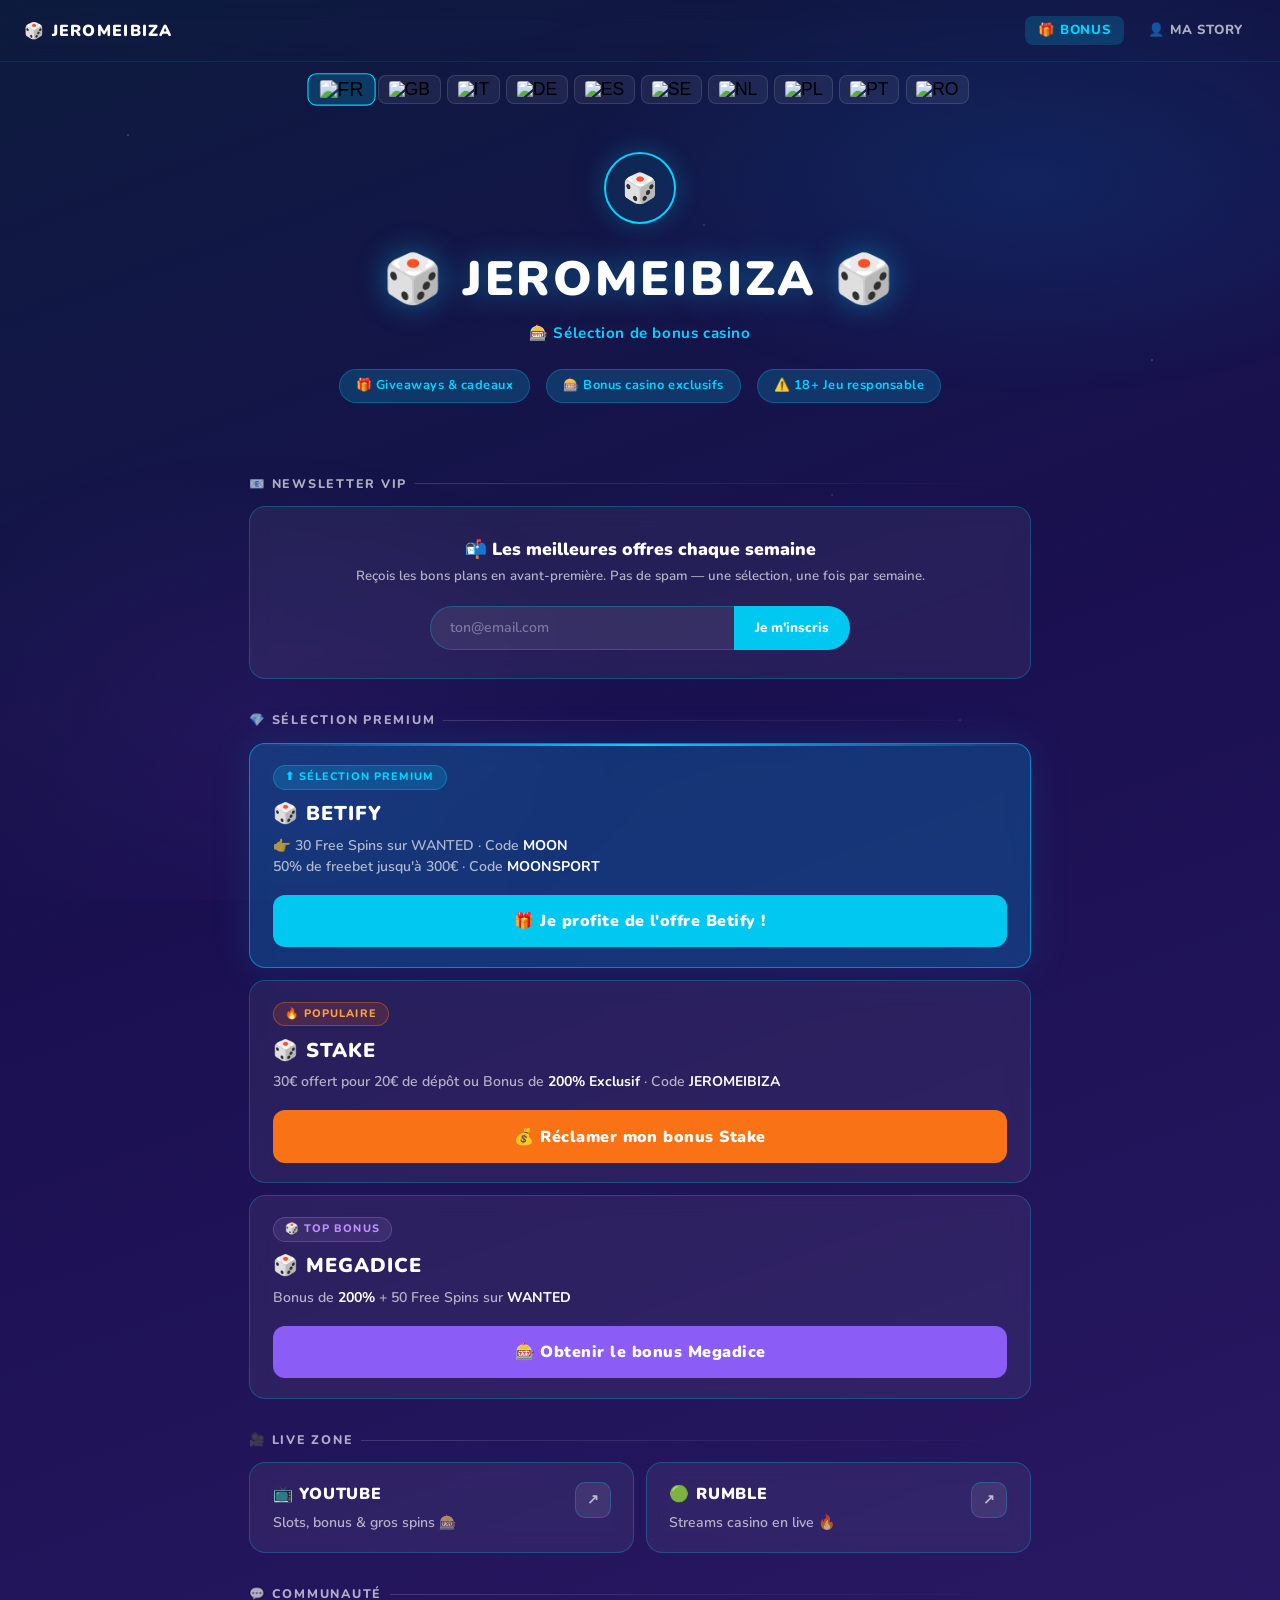
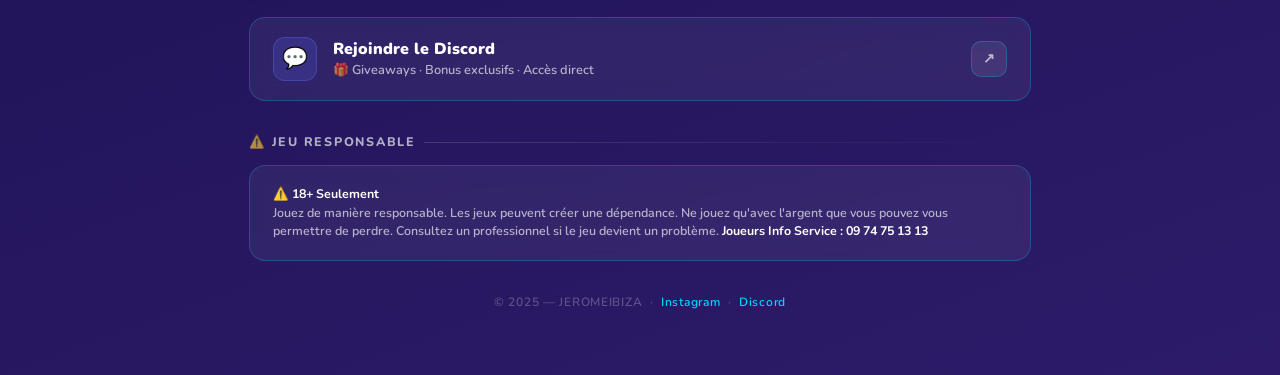
==== commit 107482c5: "Add files via upload" ====
--- a/index.html
+++ b/index.html
@@ -406,16 +406,16 @@
 
 <!-- LANG BAR -->
 <div class="lang-bar">
-  <button class="lang-btn active" onclick="setLang('fr')" title="Français">🇫🇷</button>
-  <button class="lang-btn" onclick="setLang('en')" title="English">🇬🇧</button>
-  <button class="lang-btn" onclick="setLang('it')" title="Italiano">🇮🇹</button>
-  <button class="lang-btn" onclick="setLang('de')" title="Deutsch">🇩🇪</button>
-  <button class="lang-btn" onclick="setLang('es')" title="Español">🇪🇸</button>
-  <button class="lang-btn" onclick="setLang('sv')" title="Svenska">🇸🇪</button>
-  <button class="lang-btn" onclick="setLang('nl')" title="Nederlands">🇳🇱</button>
-  <button class="lang-btn" onclick="setLang('pl')" title="Polski">🇵🇱</button>
-  <button class="lang-btn" onclick="setLang('pt')" title="Português">🇵🇹</button>
-  <button class="lang-btn" onclick="setLang('ro')" title="Română">🇷🇴</button>
+  <button class="lang-btn active" onclick="setLang('fr')" title="Français"><img src="https://cdn.jsdelivr.net/gh/twitter/twemoji@14.0.2/assets/svg/1f1eb-1f1f7.svg" width="28" height="20" alt="FR" style="border-radius:3px;"></button>
+  <button class="lang-btn" onclick="setLang('en')" title="English"><img src="https://cdn.jsdelivr.net/gh/twitter/twemoji@14.0.2/assets/svg/1f1ec-1f1e7.svg" width="28" height="20" alt="GB" style="border-radius:3px;"></button>
+  <button class="lang-btn" onclick="setLang('it')" title="Italiano"><img src="https://cdn.jsdelivr.net/gh/twitter/twemoji@14.0.2/assets/svg/1f1ee-1f1f9.svg" width="28" height="20" alt="IT" style="border-radius:3px;"></button>
+  <button class="lang-btn" onclick="setLang('de')" title="Deutsch"><img src="https://cdn.jsdelivr.net/gh/twitter/twemoji@14.0.2/assets/svg/1f1e9-1f1ea.svg" width="28" height="20" alt="DE" style="border-radius:3px;"></button>
+  <button class="lang-btn" onclick="setLang('es')" title="Español"><img src="https://cdn.jsdelivr.net/gh/twitter/twemoji@14.0.2/assets/svg/1f1ea-1f1f8.svg" width="28" height="20" alt="ES" style="border-radius:3px;"></button>
+  <button class="lang-btn" onclick="setLang('sv')" title="Svenska"><img src="https://cdn.jsdelivr.net/gh/twitter/twemoji@14.0.2/assets/svg/1f1f8-1f1ea.svg" width="28" height="20" alt="SE" style="border-radius:3px;"></button>
+  <button class="lang-btn" onclick="setLang('nl')" title="Nederlands"><img src="https://cdn.jsdelivr.net/gh/twitter/twemoji@14.0.2/assets/svg/1f1f3-1f1f1.svg" width="28" height="20" alt="NL" style="border-radius:3px;"></button>
+  <button class="lang-btn" onclick="setLang('pl')" title="Polski"><img src="https://cdn.jsdelivr.net/gh/twitter/twemoji@14.0.2/assets/svg/1f1f5-1f1f1.svg" width="28" height="20" alt="PL" style="border-radius:3px;"></button>
+  <button class="lang-btn" onclick="setLang('pt')" title="Português"><img src="https://cdn.jsdelivr.net/gh/twitter/twemoji@14.0.2/assets/svg/1f1f5-1f1f9.svg" width="28" height="20" alt="PT" style="border-radius:3px;"></button>
+  <button class="lang-btn" onclick="setLang('ro')" title="Română"><img src="https://cdn.jsdelivr.net/gh/twitter/twemoji@14.0.2/assets/svg/1f1f7-1f1f4.svg" width="28" height="20" alt="RO" style="border-radius:3px;"></button>
 </div>
 
 <div class="wrap">
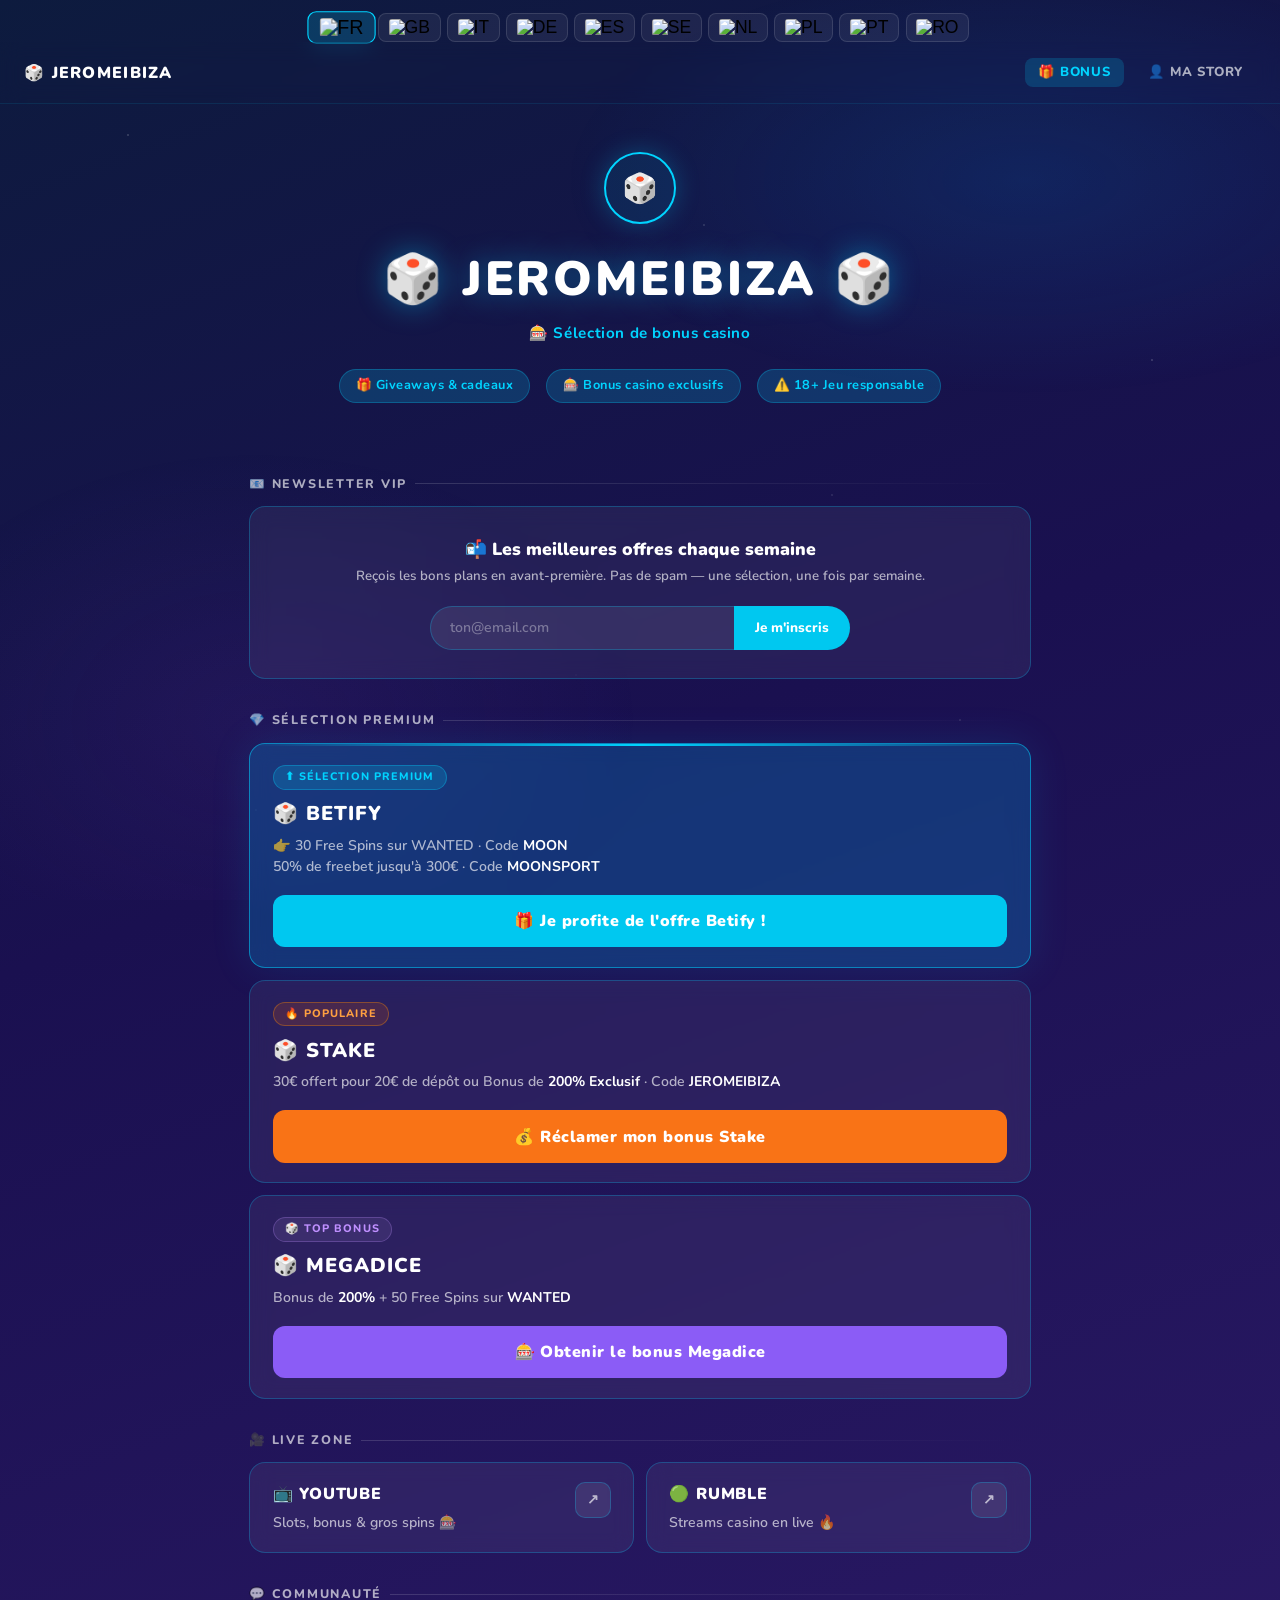
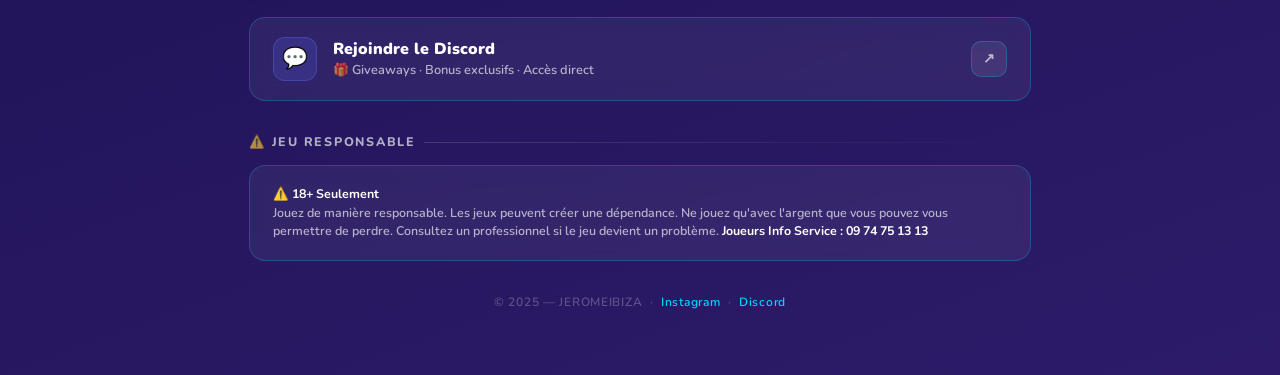
==== commit 2c7932ff: "Add files via upload" ====
--- a/index.html
+++ b/index.html
@@ -395,15 +395,6 @@
 </head>
 <body>
 
-<!-- NAV -->
-<nav style="position:relative;z-index:10;display:flex;align-items:center;justify-content:space-between;padding:1rem 1.5rem;border-bottom:1px solid rgba(0,212,255,0.1);backdrop-filter:blur(10px);">
-  <a href="index.html" style="font-size:1rem;font-weight:900;letter-spacing:0.08em;color:#fff;text-decoration:none;text-transform:uppercase;">🎲 JeromeIbiza</a>
-  <div style="display:flex;gap:0.75rem;">
-    <a href="index.html" style="font-size:0.82rem;font-weight:800;color:#00D4FF;background:rgba(0,212,255,0.18);padding:0.3rem 0.8rem;border-radius:8px;text-decoration:none;letter-spacing:0.06em;text-transform:uppercase;">🎁 Bonus</a>
-    <a href="about.html" style="font-size:0.82rem;font-weight:800;color:rgba(255,255,255,0.65);padding:0.3rem 0.8rem;border-radius:8px;text-decoration:none;letter-spacing:0.06em;text-transform:uppercase;">👤 Ma Story</a>
-  </div>
-</nav>
-
 <!-- LANG BAR -->
 <div class="lang-bar">
   <button class="lang-btn active" onclick="setLang('fr')" title="Français"><img src="https://cdn.jsdelivr.net/gh/twitter/twemoji@14.0.2/assets/svg/1f1eb-1f1f7.svg" width="28" height="20" alt="FR" style="border-radius:3px;"></button>
@@ -417,6 +408,14 @@
   <button class="lang-btn" onclick="setLang('pt')" title="Português"><img src="https://cdn.jsdelivr.net/gh/twitter/twemoji@14.0.2/assets/svg/1f1f5-1f1f9.svg" width="28" height="20" alt="PT" style="border-radius:3px;"></button>
   <button class="lang-btn" onclick="setLang('ro')" title="Română"><img src="https://cdn.jsdelivr.net/gh/twitter/twemoji@14.0.2/assets/svg/1f1f7-1f1f4.svg" width="28" height="20" alt="RO" style="border-radius:3px;"></button>
 </div>
+
+<nav style="position:relative;z-index:10;display:flex;align-items:center;justify-content:space-between;padding:1rem 1.5rem;border-bottom:1px solid rgba(0,212,255,0.1);backdrop-filter:blur(10px);">
+  <a href="index.html" style="font-size:1rem;font-weight:900;letter-spacing:0.08em;color:#fff;text-decoration:none;text-transform:uppercase;">🎲 JeromeIbiza</a>
+  <div style="display:flex;gap:0.75rem;">
+    <a href="index.html" style="font-size:0.82rem;font-weight:800;color:#00D4FF;background:rgba(0,212,255,0.18);padding:0.3rem 0.8rem;border-radius:8px;text-decoration:none;letter-spacing:0.06em;text-transform:uppercase;">🎁 Bonus</a>
+    <a href="about.html" style="font-size:0.82rem;font-weight:800;color:rgba(255,255,255,0.65);padding:0.3rem 0.8rem;border-radius:8px;text-decoration:none;letter-spacing:0.06em;text-transform:uppercase;">👤 Ma Story</a>
+  </div>
+</nav>
 
 <div class="wrap">
 
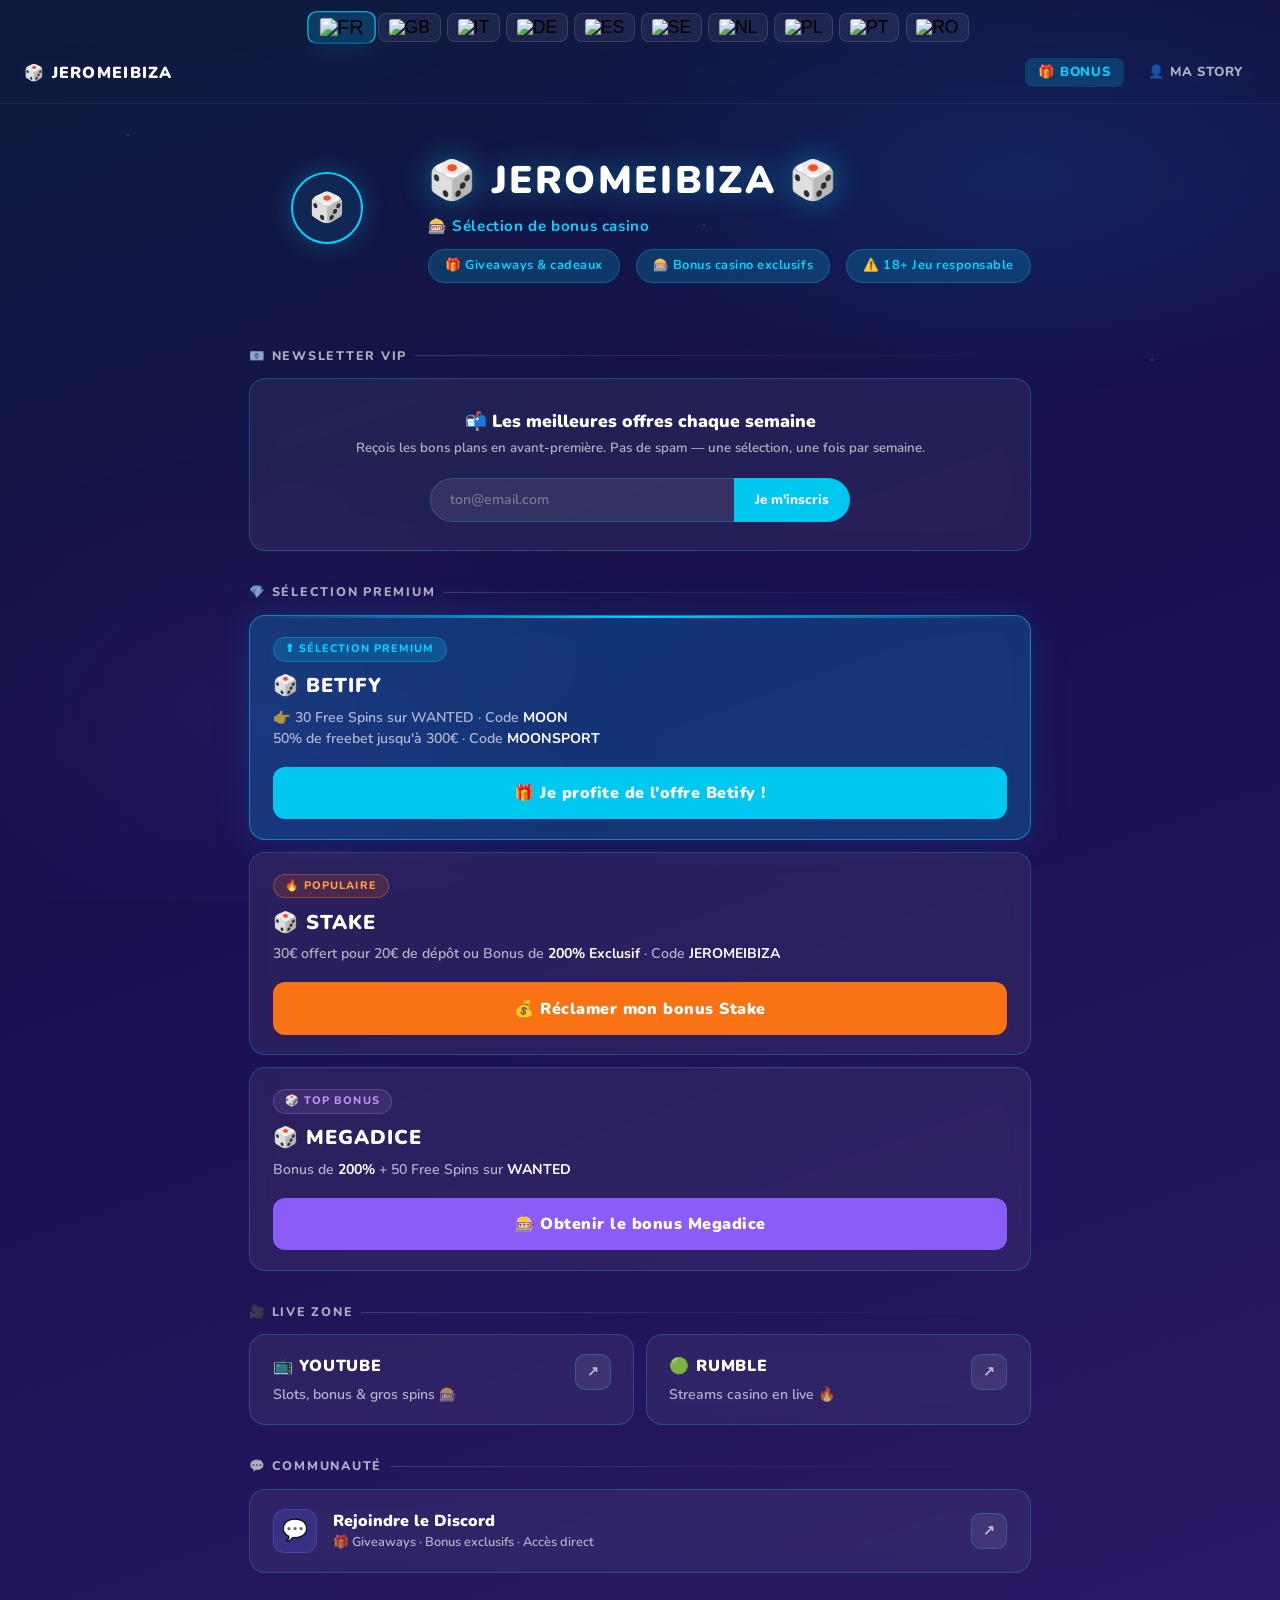
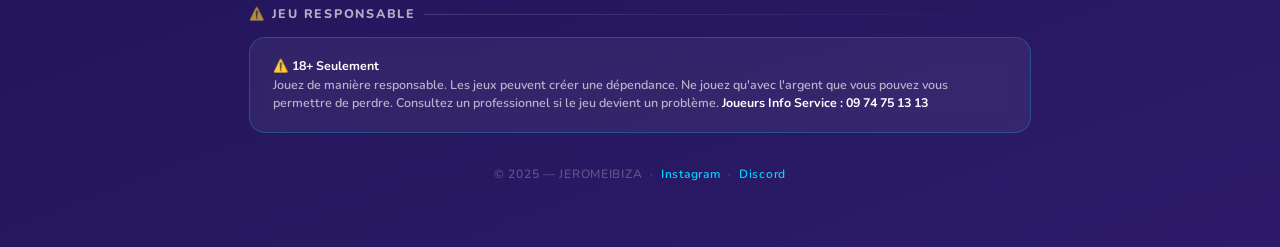
==== commit c07144bf: "Add files via upload" ====
--- a/index.html
+++ b/index.html
@@ -419,15 +419,17 @@
 
 <div class="wrap">
 
-  <!-- HEADER -->
-  <div class="header">
-    <div class="header-icon">🎲</div>
-    <h1>🎲 JEROMEIBIZA 🎲</h1>
-    <div class="header-sub" data-t="header_sub">🎰 Sélection de bonus casino</div>
-    <div class="stats-row">
-      <span class="stat-pill" data-t="pill_discord">🎁 Giveaways & cadeaux</span>
-      <span class="stat-pill" data-t="pill_casinos">🎰 Bonus casino exclusifs</span>
-      <span class="stat-pill">⚠️ 18+ <span data-t="pill_rg">Jeu responsable</span></span>
+  <!-- HEADER COMPACT -->
+  <div class="header" style="display:flex;align-items:center;gap:1.5rem;text-align:left;padding:1.5rem 0 2rem;">
+    <div class="header-icon" style="flex-shrink:0;">🎲</div>
+    <div>
+      <h1 style="font-size:clamp(1.6rem,5vw,2.4rem);">🎲 JEROMEIBIZA 🎲</h1>
+      <div class="header-sub" data-t="header_sub" style="margin-top:0.3rem;">🎰 Sélection de bonus casino</div>
+      <div class="stats-row" style="justify-content:flex-start;margin-top:0.7rem;">
+        <span class="stat-pill" data-t="pill_discord">🎁 Giveaways & cadeaux</span>
+        <span class="stat-pill" data-t="pill_casinos">🎰 Bonus casino exclusifs</span>
+        <span class="stat-pill">⚠️ 18+ <span data-t="pill_rg">Jeu responsable</span></span>
+      </div>
     </div>
   </div>
 
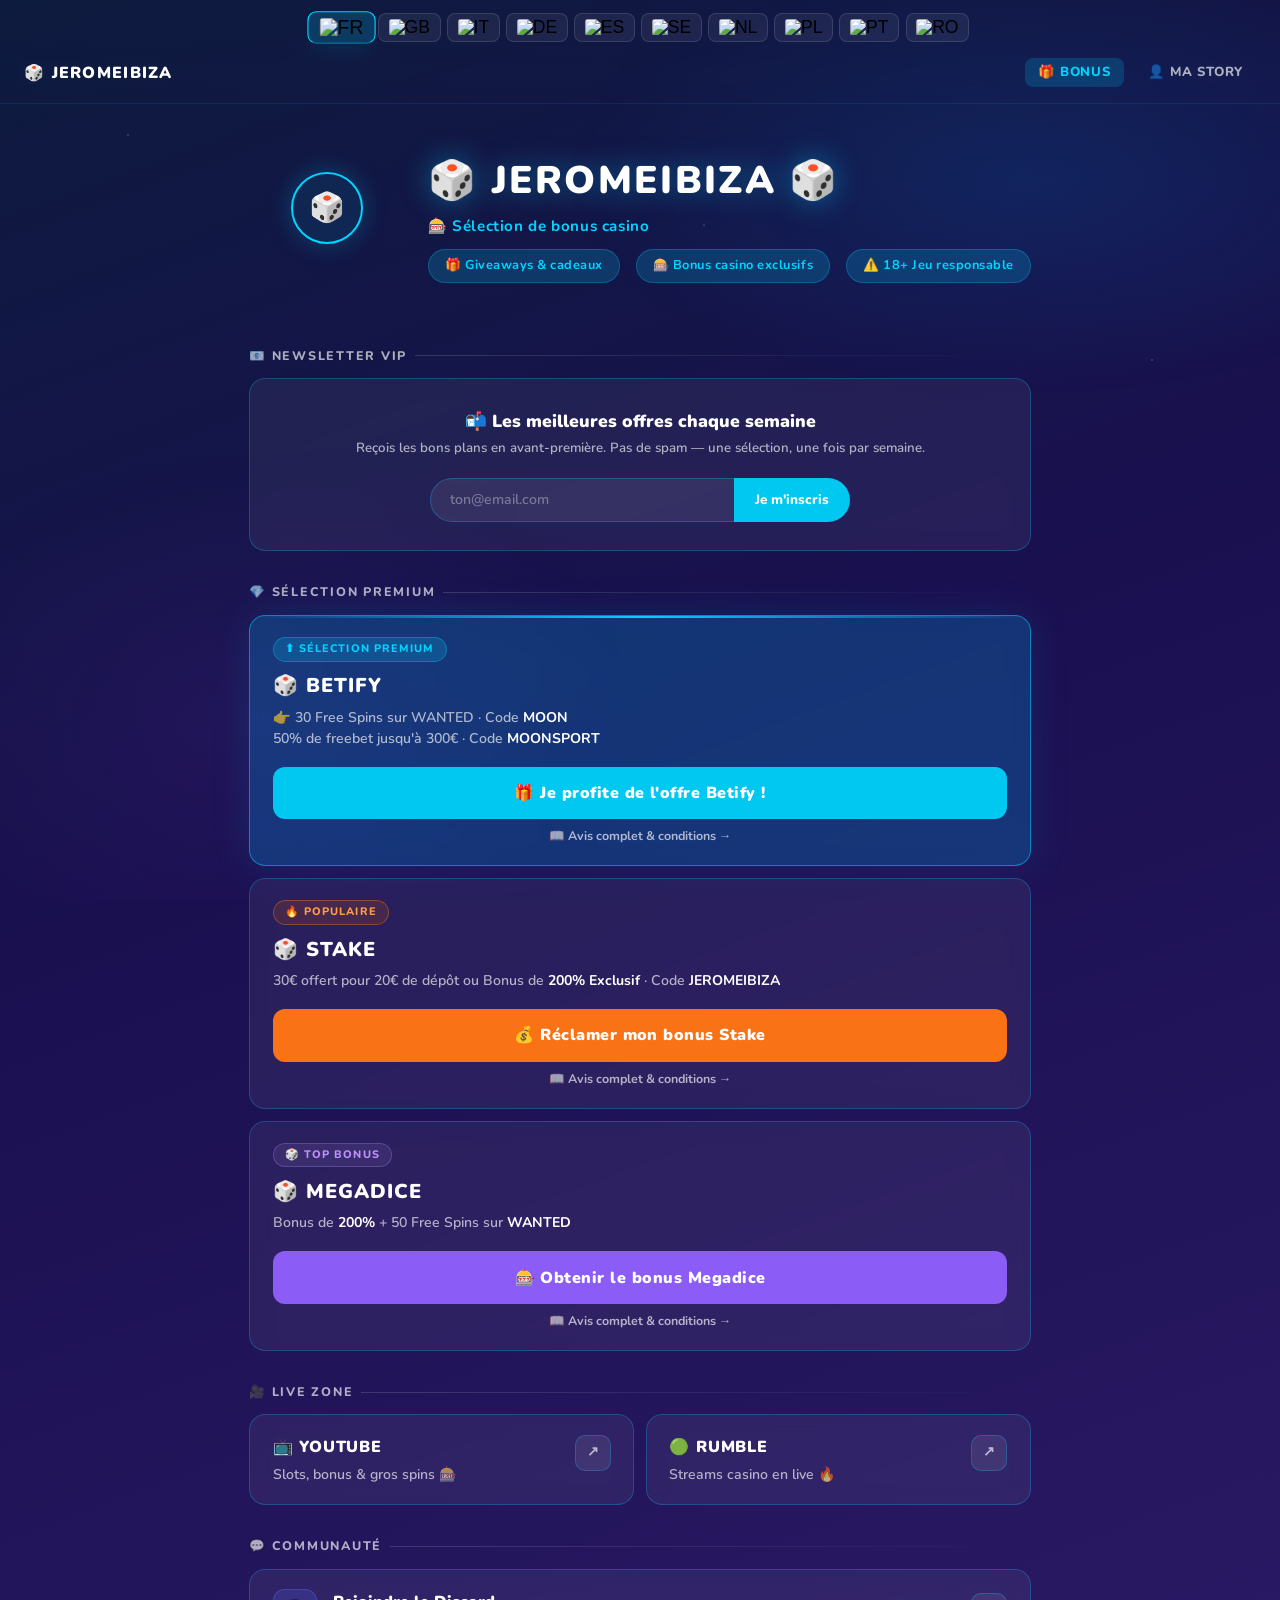
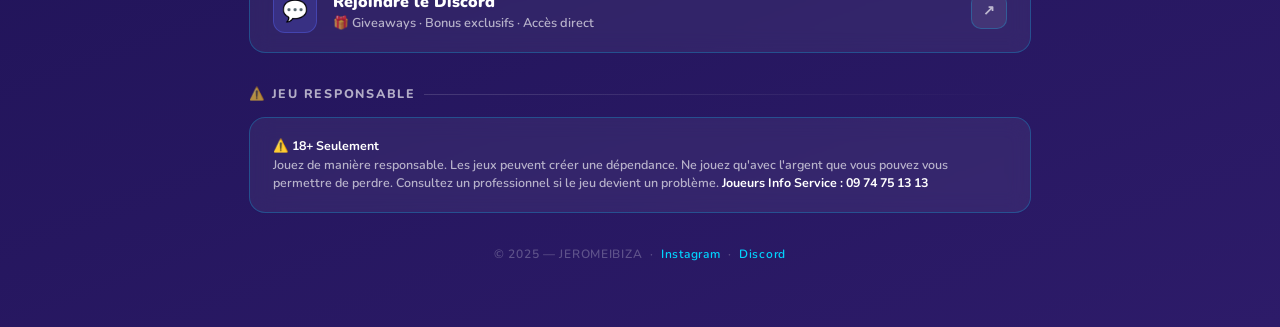
==== commit 8860b579: "Add files via upload" ====
--- a/index.html
+++ b/index.html
@@ -456,6 +456,7 @@
       50% de freebet jusqu'à 300€ · Code <strong>MOONSPORT</strong>
     </div>
     <a href="https://record.betify.partners/_3zudlUxeY0vqaEn2LeVpkWNd7ZgqdRLk/10/" class="btn-cta" target="_blank" data-t="betify_btn">🎁 Je profite de l'offre Betify !</a>
+    <a href="betify.html" style="display:block;text-align:center;margin-top:0.5rem;font-size:0.78rem;color:var(--text-muted);text-decoration:none;font-weight:700;" data-t="read_more">📖 Avis complet & conditions →</a>
   </div>
 
   <!-- STAKE -->
@@ -466,6 +467,7 @@
       30€ offert pour 20€ de dépôt ou Bonus de <strong>200% Exclusif</strong> · Code <strong>JEROMEIBIZA</strong>
     </div>
     <a href="https://discord.gg/DPXxEEev4" class="btn-cta orange" target="_blank" data-t="stake_btn">💰 Réclamer mon bonus Stake</a>
+    <a href="stake.html" style="display:block;text-align:center;margin-top:0.5rem;font-size:0.78rem;color:var(--text-muted);text-decoration:none;font-weight:700;" data-t="read_more">📖 Avis complet & conditions →</a>
   </div>
 
   <!-- MEGADICE -->
@@ -476,6 +478,7 @@
       Bonus de <strong>200%</strong> + 50 Free Spins sur <strong>WANTED</strong>
     </div>
     <a href="https://record.discasinoaffiliates.com/_au23hP5uLuZmcN_rcTxTOGNd7ZgqdRLk/1/" class="btn-cta purple" target="_blank" data-t="megadice_btn">🎰 Obtenir le bonus Megadice</a>
+    <a href="megadice.html" style="display:block;text-align:center;margin-top:0.5rem;font-size:0.78rem;color:var(--text-muted);text-decoration:none;font-weight:700;" data-t="read_more">📖 Avis complet & conditions →</a>
   </div>
 
   <!-- LIVE ZONE -->
@@ -556,6 +559,7 @@
     discord_sub: "🎁 Giveaways · Bonus exclusifs · Accès direct",
     label_legal: "⚠️ Jeu responsable",
     legal_text: "<strong>⚠️ 18+ Seulement</strong><br>Jouez de manière responsable. Les jeux peuvent créer une dépendance. Ne jouez qu'avec l'argent que vous pouvez vous permettre de perdre. Consultez un professionnel si le jeu devient un problème. <strong>Joueurs Info Service : 09 74 75 13 13</strong>",
+    read_more: "📖 Avis complet & conditions →",
   },
   en: {
     header_sub: "🎰 Exclusive casino bonus selection",
@@ -585,6 +589,7 @@
     discord_sub: "🎁 Giveaways · Exclusive bonuses · Direct access",
     label_legal: "⚠️ Responsible gambling",
     legal_text: "<strong>⚠️ 18+ Only</strong><br>Please gamble responsibly. Gambling can be addictive. Only gamble with money you can afford to lose. Seek professional help if gambling becomes a problem. <strong>GamCare: 0808 8020 133</strong>",
+    read_more: "📖 Full review & conditions →",
   },
   it: {
     header_sub: "🎰 Selezione di bonus casino esclusivi",
@@ -614,6 +619,7 @@
     discord_sub: "🎁 Giveaway · Bonus esclusivi · Accesso diretto",
     label_legal: "⚠️ Gioco responsabile",
     legal_text: "<strong>⚠️ Solo 18+</strong><br>Gioca responsabilmente. Il gioco può creare dipendenza. Gioca solo con soldi che puoi permetterti di perdere. <strong>Numero verde: 800 558 822</strong>",
+    read_more: "📖 Recensione completa & condizioni →",
   },
   de: {
     header_sub: "🎰 Exklusive Casino-Bonus-Auswahl",
@@ -643,6 +649,7 @@
     discord_sub: "🎁 Giveaways · Exklusive Boni · Direktzugang",
     label_legal: "⚠️ Verantwortungsvolles Spielen",
     legal_text: "<strong>⚠️ Nur 18+</strong><br>Bitte spielen Sie verantwortungsvoll. Glücksspiel kann süchtig machen. Spielen Sie nur mit Geld, das Sie sich leisten können zu verlieren. <strong>Bundeszentrale für gesundheitliche Aufklärung: 0800 1372700</strong>",
+    read_more: "📖 Vollständige Bewertung & Bedingungen →",
   },
   es: {
     header_sub: "🎰 Selección de bonos de casino exclusivos",
@@ -672,6 +679,7 @@
     discord_sub: "🎁 Sorteos · Bonos exclusivos · Acceso directo",
     label_legal: "⚠️ Juego responsable",
     legal_text: "<strong>⚠️ Solo +18</strong><br>Juega de forma responsable. El juego puede crear adicción. Solo juega con dinero que puedas permitirte perder. <strong>Jugadores Anónimos: 900 200 800</strong>",
+    read_more: "📖 Reseña completa & condiciones →",
   },
   sv: {
     header_sub: "🎰 Exklusivt urval av casinobonusar",
@@ -701,6 +709,7 @@
     discord_sub: "🎁 Giveaways · Exklusiva bonusar · Direktåtkomst",
     label_legal: "⚠️ Ansvarsfullt spelande",
     legal_text: "<strong>⚠️ Endast 18+</strong><br>Spela ansvarsfullt. Spel kan vara beroendeframkallande. Spela bara för pengar du har råd att förlora. <strong>Stödlinjen: 020-819 100</strong>",
+    read_more: "📖 Fullständig recension & villkor →",
   },
   nl: {
     header_sub: "🎰 Exclusieve casinobonusselectie",
@@ -730,6 +739,7 @@
     discord_sub: "🎁 Giveaways · Exclusieve bonussen · Directe toegang",
     label_legal: "⚠️ Verantwoord spelen",
     legal_text: "<strong>⚠️ Alleen 18+</strong><br>Speel verantwoord. Gokken kan verslavend zijn. Speel alleen met geld dat u zich kunt veroorloven te verliezen. <strong>Verslavingszorg: 0900-1090</strong>",
+    read_more: "📖 Volledige beoordeling & voorwaarden →",
   },
   pl: {
     header_sub: "🎰 Ekskluzywny wybór bonusów kasynowych",
@@ -759,6 +769,7 @@
     discord_sub: "🎁 Giveaway · Ekskluzywne bonusy · Bezpośredni dostęp",
     label_legal: "⚠️ Odpowiedzialna gra",
     legal_text: "<strong>⚠️ Tylko 18+</strong><br>Graj odpowiedzialnie. Hazard może uzależniać. Graj tylko za pieniądze, na których stratę możesz sobie pozwolić. <strong>Centrum Pomocy: 801 889 880</strong>",
+    read_more: "📖 Pełna recenzja & warunki →",
   },
   pt: {
     header_sub: "🎰 Seleção exclusiva de bónus de casino",
@@ -788,6 +799,7 @@
     discord_sub: "🎁 Sorteios · Bónus exclusivos · Acesso direto",
     label_legal: "⚠️ Jogo responsável",
     legal_text: "<strong>⚠️ Apenas 18+</strong><br>Jogue de forma responsável. O jogo pode criar dependência. Jogue apenas com dinheiro que pode perder. <strong>Linha de Apoio: 800 200 990</strong>",
+    read_more: "📖 Análise completa & condições →",
   },
   ro: {
     header_sub: "🎰 Selecție exclusivă de bonusuri casino",
@@ -817,6 +829,7 @@
     discord_sub: "🎁 Giveaway-uri · Bonusuri exclusive · Acces direct",
     label_legal: "⚠️ Joc responsabil",
     legal_text: "<strong>⚠️ Doar 18+</strong><br>Jucați responsabil. Jocurile de noroc pot crea dependență. Jucați doar cu bani pe care vă permiteți să îi pierdeți. <strong>Linie de ajutor: 0800 800 820</strong>",
+    read_more: "📖 Recenzie completă & condiții →",
   }
 };
 
